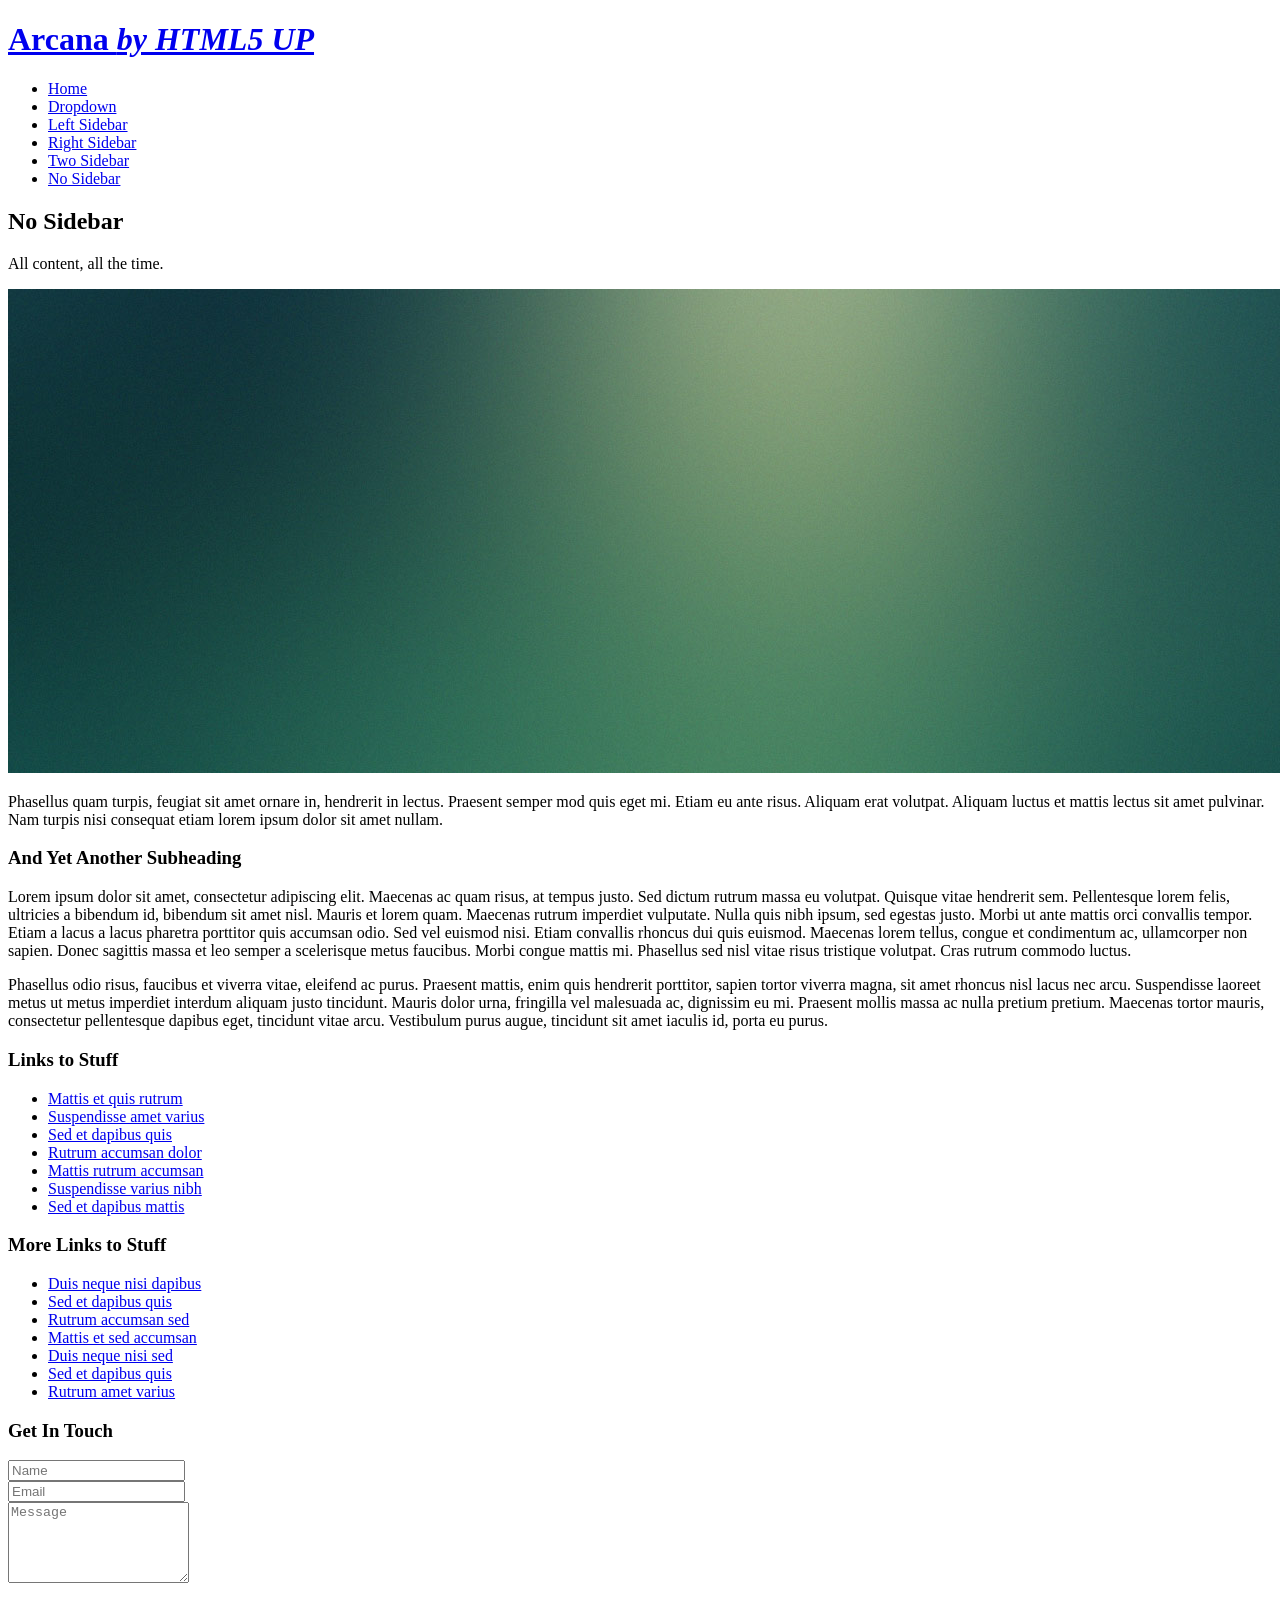
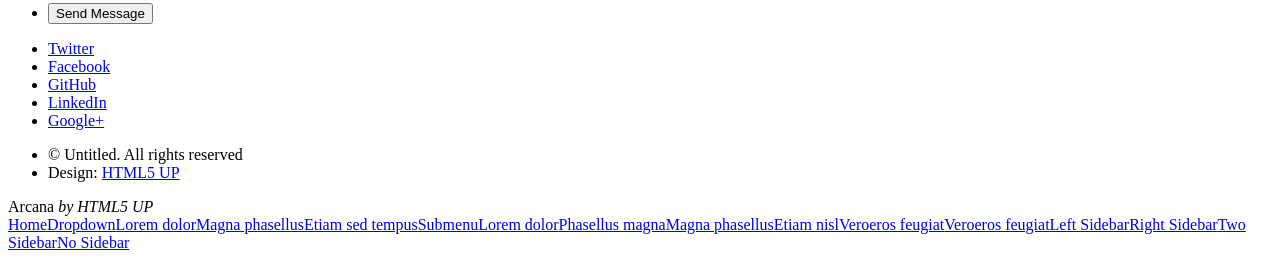
==== about.html @ d44eb6d5 "updateIndex" ====
<!DOCTYPE HTML>
<!--
	Arcana by HTML5 UP
	html5up.net | @ajlkn
	Free for personal and commercial use under the CCA 3.0 license (html5up.net/license)
-->
<html>
	<head>
		<title>No Sidebar - Arcana by HTML5 UP</title>
		<meta charset="utf-8" />
		<meta name="viewport" content="width=device-width, initial-scale=1, user-scalable=no" />
		<link rel="stylesheet" href="assets/css/main.css" />
	</head>
	<body class="is-preload">
		<div id="page-wrapper">

			<!-- Header -->
				<div id="header">

					<!-- Logo -->
						<h1><a href="index.html" id="logo">Arcana <em>by HTML5 UP</em></a></h1>

					<!-- Nav -->
						<nav id="nav">
							<ul>
								<li><a href="index.html">Home</a></li>
								<li>
									<a href="#">Dropdown</a>
									<ul>
										<li><a href="#">Lorem dolor</a></li>
										<li><a href="#">Magna phasellus</a></li>
										<li><a href="#">Etiam sed tempus</a></li>
										<li>
											<a href="#">Submenu</a>
											<ul>
												<li><a href="#">Lorem dolor</a></li>
												<li><a href="#">Phasellus magna</a></li>
												<li><a href="#">Magna phasellus</a></li>
												<li><a href="#">Etiam nisl</a></li>
												<li><a href="#">Veroeros feugiat</a></li>
											</ul>
										</li>
										<li><a href="#">Veroeros feugiat</a></li>
									</ul>
								</li>
								<li><a href="left-sidebar.html">Left Sidebar</a></li>
								<li><a href="right-sidebar.html">Right Sidebar</a></li>
								<li><a href="two-sidebar.html">Two Sidebar</a></li>
								<li class="current"><a href="no-sidebar.html">No Sidebar</a></li>
							</ul>
						</nav>

				</div>

			<!-- Main -->
				<section class="wrapper style1">
					<div class="container">
						<div id="content">

							<!-- Content -->

								<article>
									<header>
										<h2>No Sidebar</h2>
										<p>All content, all the time.</p>
									</header>

									<span class="image featured"><img src="images/banner.jpg" alt="" /></span>

									<p>Phasellus quam turpis, feugiat sit amet ornare in, hendrerit in lectus.
									Praesent semper mod quis eget mi. Etiam eu ante risus. Aliquam erat volutpat.
									Aliquam luctus et mattis lectus sit amet pulvinar. Nam turpis nisi
									consequat etiam lorem ipsum dolor sit amet nullam.</p>

									<h3>And Yet Another Subheading</h3>
									<p>Lorem ipsum dolor sit amet, consectetur adipiscing elit. Maecenas ac quam risus, at tempus
									justo. Sed dictum rutrum massa eu volutpat. Quisque vitae hendrerit sem. Pellentesque lorem felis,
									ultricies a bibendum id, bibendum sit amet nisl. Mauris et lorem quam. Maecenas rutrum imperdiet
									vulputate. Nulla quis nibh ipsum, sed egestas justo. Morbi ut ante mattis orci convallis tempor.
									Etiam a lacus a lacus pharetra porttitor quis accumsan odio. Sed vel euismod nisi. Etiam convallis
									rhoncus dui quis euismod. Maecenas lorem tellus, congue et condimentum ac, ullamcorper non sapien.
									Donec sagittis massa et leo semper a scelerisque metus faucibus. Morbi congue mattis mi.
									Phasellus sed nisl vitae risus tristique volutpat. Cras rutrum commodo luctus.</p>

									<p>Phasellus odio risus, faucibus et viverra vitae, eleifend ac purus. Praesent mattis, enim
									quis hendrerit porttitor, sapien tortor viverra magna, sit amet rhoncus nisl lacus nec arcu.
									Suspendisse laoreet metus ut metus imperdiet interdum aliquam justo tincidunt. Mauris dolor urna,
									fringilla vel malesuada ac, dignissim eu mi. Praesent mollis massa ac nulla pretium pretium.
									Maecenas tortor mauris, consectetur pellentesque dapibus eget, tincidunt vitae arcu.
									Vestibulum purus augue, tincidunt sit amet iaculis id, porta eu purus.</p>
								</article>

						</div>
					</div>
				</section>

			<!-- Footer -->
				<div id="footer">
					<div class="container">
						<div class="row">
							<section class="col-3 col-6-narrower col-12-mobilep">
								<h3>Links to Stuff</h3>
								<ul class="links">
									<li><a href="#">Mattis et quis rutrum</a></li>
									<li><a href="#">Suspendisse amet varius</a></li>
									<li><a href="#">Sed et dapibus quis</a></li>
									<li><a href="#">Rutrum accumsan dolor</a></li>
									<li><a href="#">Mattis rutrum accumsan</a></li>
									<li><a href="#">Suspendisse varius nibh</a></li>
									<li><a href="#">Sed et dapibus mattis</a></li>
								</ul>
							</section>
							<section class="col-3 col-6-narrower col-12-mobilep">
								<h3>More Links to Stuff</h3>
								<ul class="links">
									<li><a href="#">Duis neque nisi dapibus</a></li>
									<li><a href="#">Sed et dapibus quis</a></li>
									<li><a href="#">Rutrum accumsan sed</a></li>
									<li><a href="#">Mattis et sed accumsan</a></li>
									<li><a href="#">Duis neque nisi sed</a></li>
									<li><a href="#">Sed et dapibus quis</a></li>
									<li><a href="#">Rutrum amet varius</a></li>
								</ul>
							</section>
							<section class="col-6 col-12-narrower">
								<h3>Get In Touch</h3>
								<form>
									<div class="row gtr-50">
										<div class="col-6 col-12-mobilep">
											<input type="text" name="name" id="name" placeholder="Name" />
										</div>
										<div class="col-6 col-12-mobilep">
											<input type="email" name="email" id="email" placeholder="Email" />
										</div>
										<div class="col-12">
											<textarea name="message" id="message" placeholder="Message" rows="5"></textarea>
										</div>
										<div class="col-12">
											<ul class="actions">
												<li><input type="submit" class="button alt" value="Send Message" /></li>
											</ul>
										</div>
									</div>
								</form>
							</section>
						</div>
					</div>

					<!-- Icons -->
						<ul class="icons">
							<li><a href="#" class="icon brands fa-twitter"><span class="label">Twitter</span></a></li>
							<li><a href="#" class="icon brands fa-facebook-f"><span class="label">Facebook</span></a></li>
							<li><a href="#" class="icon brands fa-github"><span class="label">GitHub</span></a></li>
							<li><a href="#" class="icon brands fa-linkedin-in"><span class="label">LinkedIn</span></a></li>
							<li><a href="#" class="icon brands fa-google-plus-g"><span class="label">Google+</span></a></li>
						</ul>

					<!-- Copyright -->
						<div class="copyright">
							<ul class="menu">
								<li>&copy; Untitled. All rights reserved</li><li>Design: <a href="http://html5up.net">HTML5 UP</a></li>
							</ul>
						</div>

				</div>

		</div>

		<!-- Scripts -->
			<script src="assets/js/jquery.min.js"></script>
			<script src="assets/js/jquery.dropotron.min.js"></script>
			<script src="assets/js/browser.min.js"></script>
			<script src="assets/js/breakpoints.min.js"></script>
			<script src="assets/js/util.js"></script>
			<script src="assets/js/main.js"></script>

	</body>
</html>
---- assets/css/main.css ----
@import url("fontawesome-all.min.css");
@import url("https://fonts.googleapis.com/css?family=Source+Sans+Pro:300,300italic,600,600italic");

/*
	Arcana by HTML5 UP
	html5up.net | @ajlkn
	Free for personal and commercial use under the CCA 3.0 license (html5up.net/license)
*/

html, body, div, span, applet, object,
iframe, h1, h2, h3, h4, h5, h6, p, blockquote,
pre, a, abbr, acronym, address, big, cite,
code, del, dfn, em, img, ins, kbd, q, s, samp,
small, strike, strong, sub, sup, tt, var, b,
u, i, center, dl, dt, dd, ol, ul, li, fieldset,
form, label, legend, table, caption, tbody,
tfoot, thead, tr, th, td, article, aside,
canvas, details, embed, figure, figcaption,
footer, header, hgroup, menu, nav, output, ruby,
section, summary, time, mark, audio, video {
	margin: 0;
	padding: 0;
	border: 0;
	font-size: 100%;
	font: inherit;
	vertical-align: baseline;}

article, aside, details, figcaption, figure,
footer, header, hgroup, menu, nav, section {
	display: block;}

body {
	line-height: 1;
}

ol, ul {
	list-style: none;
}

blockquote, q {
	quotes: none;
}

	blockquote:before, blockquote:after, q:before, q:after {
		content: '';
		content: none;
	}

table {
	border-collapse: collapse;
	border-spacing: 0;
}

body {
	-webkit-text-size-adjust: none;
}

mark {
	background-color: transparent;
	color: inherit;
}

input::-moz-focus-inner {
	border: 0;
	padding: 0;
}

input, select, textarea {
	-moz-appearance: none;
	-webkit-appearance: none;
	-ms-appearance: none;
	appearance: none;
}

/* Basic */

	html {
		box-sizing: border-box;
	}

	*, *:before, *:after {
		box-sizing: inherit;
	}

	body {
		background: #f7f7f7 url("images/bg01.png");
	}

		body.is-preload *, body.is-preload *:before, body.is-preload *:after {
			-moz-animation: none !important;
			-webkit-animation: none !important;
			-ms-animation: none !important;
			animation: none !important;
			-moz-transition: none !important;
			-webkit-transition: none !important;
			-ms-transition: none !important;
			transition: none !important;
		}

	body, input, select, textarea {
		color: #474747;
		font-family: 'Source Sans Pro', sans-serif;
		font-size: 16pt;
		font-weight: 300;
		line-height: 1.65em;
	}

	a {
		-moz-transition: color 0.2s ease-in-out, border-color 0.2s ease-in-out, opacity 0.2s ease-in-out;
		-webkit-transition: color 0.2s ease-in-out, border-color 0.2s ease-in-out, opacity 0.2s ease-in-out;
		-ms-transition: color 0.2s ease-in-out, border-color 0.2s ease-in-out, opacity 0.2s ease-in-out;
		transition: color 0.2s ease-in-out, border-color 0.2s ease-in-out, opacity 0.2s ease-in-out;
		color: #37c0fb;
		text-decoration: none;
		border-bottom: dotted 1px;
	}

		a:hover {
			color: #37c0fb;
			border-bottom-color: transparent;
		}

	strong, b {
		font-weight: 600;
	}

	em, i {
		font-style: italic;
	}

	p, ul, ol, dl, table, blockquote {
		margin: 0 0 2em 0;
	}

	h1, h2, h3, h4, h5, h6 {
		color: inherit;
		font-weight: 600;
		line-height: 1.75em;
		margin-bottom: 1em;
	}

		h1 a, h2 a, h3 a, h4 a, h5 a, h6 a {
			color: inherit;
			text-decoration: none;
		}

		h1 em, h2 em, h3 em, h4 em, h5 em, h6 em {
			font-style: normal;
			font-weight: 300;
		}

	h2 {
		font-size: 1.75em;
		letter-spacing: -0.025em;
	}

	h3 {
		font-size: 1.2em;
		letter-spacing: -0.025em;
	}

	sub {
		font-size: 0.8em;
		position: relative;
		top: 0.5em;
	}

	sup {
		font-size: 0.8em;
		position: relative;
		top: -0.5em;
	}

	hr {
		border-top: solid 1px #e0e0e0;
		border: 0;
		margin-bottom: 1.5em;
	}

	blockquote {
		border-left: solid 0.5em #e0e0e0;
		font-style: italic;
		padding: 1em 0 1em 2em;
	}

/* Container */

	.container {
		margin: 0 auto;
		max-width: 100%;
		width: 1400px;
	}

		@media screen and (max-width: 1680px) {

			.container {
				width: 1200px;
			}

		}

		@media screen and (max-width: 1280px) {

			.container {
				width: 960px;
			}

		}

		@media screen and (max-width: 980px) {

			.container {
				width: 95%;
			}

		}

		@media screen and (max-width: 840px) {

			.container {
				width: 95%;
			}

		}

		@media screen and (max-width: 736px) {

			.container {
				width: 90%;
			}

		}

		@media screen and (max-width: 480px) {

			.container {
				width: 100%;
			}

		}

/* Row */

	.row {
		display: flex;
		flex-wrap: wrap;
		box-sizing: border-box;
		align-items: stretch;
	}

		.row > * {
			box-sizing: border-box;
		}

		.row.gtr-uniform > * > :last-child {
			margin-bottom: 0;
		}

		.row.aln-left {
			justify-content: flex-start;
		}

		.row.aln-center {
			justify-content: center;
		}

		.row.aln-right {
			justify-content: flex-end;
		}

		.row.aln-top {
			align-items: flex-start;
		}

		.row.aln-middle {
			align-items: center;
		}

		.row.aln-bottom {
			align-items: flex-end;
		}

		.row > .imp {
			order: -1;
		}

		.row > .col-1 {
			width: 8.33333%;
		}

		.row > .off-1 {
			margin-left: 8.33333%;
		}

		.row > .col-2 {
			width: 16.66667%;
		}

		.row > .off-2 {
			margin-left: 16.66667%;
		}

		.row > .col-3 {
			width: 25%;
		}

		.row > .off-3 {
			margin-left: 25%;
		}

		.row > .col-4 {
			width: 33.33333%;
		}

		.row > .off-4 {
			margin-left: 33.33333%;
		}

		.row > .col-5 {
			width: 41.66667%;
		}

		.row > .off-5 {
			margin-left: 41.66667%;
		}

		.row > .col-6 {
			width: 50%;
		}

		.row > .off-6 {
			margin-left: 50%;
		}

		.row > .col-7 {
			width: 58.33333%;
		}

		.row > .off-7 {
			margin-left: 58.33333%;
		}

		.row > .col-8 {
			width: 66.66667%;
		}

		.row > .off-8 {
			margin-left: 66.66667%;
		}

		.row > .col-9 {
			width: 75%;
		}

		.row > .off-9 {
			margin-left: 75%;
		}

		.row > .col-10 {
			width: 83.33333%;
		}

		.row > .off-10 {
			margin-left: 83.33333%;
		}

		.row > .col-11 {
			width: 91.66667%;
		}

		.row > .off-11 {
			margin-left: 91.66667%;
		}

		.row > .col-12 {
			width: 100%;
		}

		.row > .off-12 {
			margin-left: 100%;
		}

		.row.gtr-0 {
			margin-top: 0px;
			margin-left: 0px;
		}

			.row.gtr-0 > * {
				padding: 0px 0 0 0px;
			}

			.row.gtr-0.gtr-uniform {
				margin-top: 0px;
			}

				.row.gtr-0.gtr-uniform > * {
					padding-top: 0px;
				}

		.row.gtr-25 {
			margin-top: -12.5px;
			margin-left: -12.5px;
		}

			.row.gtr-25 > * {
				padding: 12.5px 0 0 12.5px;
			}

			.row.gtr-25.gtr-uniform {
				margin-top: -12.5px;
			}

				.row.gtr-25.gtr-uniform > * {
					padding-top: 12.5px;
				}

		.row.gtr-50 {
			margin-top: -25px;
			margin-left: -25px;
		}

			.row.gtr-50 > * {
				padding: 25px 0 0 25px;
			}

			.row.gtr-50.gtr-uniform {
				margin-top: -25px;
			}

				.row.gtr-50.gtr-uniform > * {
					padding-top: 25px;
				}

		.row {
			margin-top: -50px;
			margin-left: -50px;
		}

			.row > * {
				padding: 50px 0 0 50px;
			}

			.row.gtr-uniform {
				margin-top: -50px;
			}

				.row.gtr-uniform > * {
					padding-top: 50px;
				}

		.row.gtr-150 {
			margin-top: -75px;
			margin-left: -75px;
		}

			.row.gtr-150 > * {
				padding: 75px 0 0 75px;
			}

			.row.gtr-150.gtr-uniform {
				margin-top: -75px;
			}

				.row.gtr-150.gtr-uniform > * {
					padding-top: 75px;
				}

		.row.gtr-200 {
			margin-top: -100px;
			margin-left: -100px;
		}

			.row.gtr-200 > * {
				padding: 100px 0 0 100px;
			}

			.row.gtr-200.gtr-uniform {
				margin-top: -100px;
			}

				.row.gtr-200.gtr-uniform > * {
					padding-top: 100px;
				}

		@media screen and (max-width: 1680px) {

			.row {
				display: flex;
				flex-wrap: wrap;
				box-sizing: border-box;
				align-items: stretch;
			}

				.row > * {
					box-sizing: border-box;
				}

				.row.gtr-uniform > * > :last-child {
					margin-bottom: 0;
				}

				.row.aln-left {
					justify-content: flex-start;
				}

				.row.aln-center {
					justify-content: center;
				}

				.row.aln-right {
					justify-content: flex-end;
				}

				.row.aln-top {
					align-items: flex-start;
				}

				.row.aln-middle {
					align-items: center;
				}

				.row.aln-bottom {
					align-items: flex-end;
				}

				.row > .imp-wide {
					order: -1;
				}

				.row > .col-1-wide {
					width: 8.33333%;
				}

				.row > .off-1-wide {
					margin-left: 8.33333%;
				}

				.row > .col-2-wide {
					width: 16.66667%;
				}

				.row > .off-2-wide {
					margin-left: 16.66667%;
				}

				.row > .col-3-wide {
					width: 25%;
				}

				.row > .off-3-wide {
					margin-left: 25%;
				}

				.row > .col-4-wide {
					width: 33.33333%;
				}

				.row > .off-4-wide {
					margin-left: 33.33333%;
				}

				.row > .col-5-wide {
					width: 41.66667%;
				}

				.row > .off-5-wide {
					margin-left: 41.66667%;
				}

				.row > .col-6-wide {
					width: 50%;
				}

				.row > .off-6-wide {
					margin-left: 50%;
				}

				.row > .col-7-wide {
					width: 58.33333%;
				}

				.row > .off-7-wide {
					margin-left: 58.33333%;
				}

				.row > .col-8-wide {
					width: 66.66667%;
				}

				.row > .off-8-wide {
					margin-left: 66.66667%;
				}

				.row > .col-9-wide {
					width: 75%;
				}

				.row > .off-9-wide {
					margin-left: 75%;
				}

				.row > .col-10-wide {
					width: 83.33333%;
				}

				.row > .off-10-wide {
					margin-left: 83.33333%;
				}

				.row > .col-11-wide {
					width: 91.66667%;
				}

				.row > .off-11-wide {
					margin-left: 91.66667%;
				}

				.row > .col-12-wide {
					width: 100%;
				}

				.row > .off-12-wide {
					margin-left: 100%;
				}

				.row.gtr-0 {
					margin-top: 0px;
					margin-left: 0px;
				}

					.row.gtr-0 > * {
						padding: 0px 0 0 0px;
					}

					.row.gtr-0.gtr-uniform {
						margin-top: 0px;
					}

						.row.gtr-0.gtr-uniform > * {
							padding-top: 0px;
						}

				.row.gtr-25 {
					margin-top: -10px;
					margin-left: -10px;
				}

					.row.gtr-25 > * {
						padding: 10px 0 0 10px;
					}

					.row.gtr-25.gtr-uniform {
						margin-top: -10px;
					}

						.row.gtr-25.gtr-uniform > * {
							padding-top: 10px;
						}

				.row.gtr-50 {
					margin-top: -20px;
					margin-left: -20px;
				}

					.row.gtr-50 > * {
						padding: 20px 0 0 20px;
					}

					.row.gtr-50.gtr-uniform {
						margin-top: -20px;
					}

						.row.gtr-50.gtr-uniform > * {
							padding-top: 20px;
						}

				.row {
					margin-top: -40px;
					margin-left: -40px;
				}

					.row > * {
						padding: 40px 0 0 40px;
					}

					.row.gtr-uniform {
						margin-top: -40px;
					}

						.row.gtr-uniform > * {
							padding-top: 40px;
						}

				.row.gtr-150 {
					margin-top: -60px;
					margin-left: -60px;
				}

					.row.gtr-150 > * {
						padding: 60px 0 0 60px;
					}

					.row.gtr-150.gtr-uniform {
						margin-top: -60px;
					}

						.row.gtr-150.gtr-uniform > * {
							padding-top: 60px;
						}

				.row.gtr-200 {
					margin-top: -80px;
					margin-left: -80px;
				}

					.row.gtr-200 > * {
						padding: 80px 0 0 80px;
					}

					.row.gtr-200.gtr-uniform {
						margin-top: -80px;
					}

						.row.gtr-200.gtr-uniform > * {
							padding-top: 80px;
						}

		}

		@media screen and (max-width: 1280px) {

			.row {
				display: flex;
				flex-wrap: wrap;
				box-sizing: border-box;
				align-items: stretch;
			}

				.row > * {
					box-sizing: border-box;
				}

				.row.gtr-uniform > * > :last-child {
					margin-bottom: 0;
				}

				.row.aln-left {
					justify-content: flex-start;
				}

				.row.aln-center {
					justify-content: center;
				}

				.row.aln-right {
					justify-content: flex-end;
				}

				.row.aln-top {
					align-items: flex-start;
				}

				.row.aln-middle {
					align-items: center;
				}

				.row.aln-bottom {
					align-items: flex-end;
				}

				.row > .imp-normal {
					order: -1;
				}

				.row > .col-1-normal {
					width: 8.33333%;
				}

				.row > .off-1-normal {
					margin-left: 8.33333%;
				}

				.row > .col-2-normal {
					width: 16.66667%;
				}

				.row > .off-2-normal {
					margin-left: 16.66667%;
				}

				.row > .col-3-normal {
					width: 25%;
				}

				.row > .off-3-normal {
					margin-left: 25%;
				}

				.row > .col-4-normal {
					width: 33.33333%;
				}

				.row > .off-4-normal {
					margin-left: 33.33333%;
				}

				.row > .col-5-normal {
					width: 41.66667%;
				}

				.row > .off-5-normal {
					margin-left: 41.66667%;
				}

				.row > .col-6-normal {
					width: 50%;
				}

				.row > .off-6-normal {
					margin-left: 50%;
				}

				.row > .col-7-normal {
					width: 58.33333%;
				}

				.row > .off-7-normal {
					margin-left: 58.33333%;
				}

				.row > .col-8-normal {
					width: 66.66667%;
				}

				.row > .off-8-normal {
					margin-left: 66.66667%;
				}

				.row > .col-9-normal {
					width: 75%;
				}

				.row > .off-9-normal {
					margin-left: 75%;
				}

				.row > .col-10-normal {
					width: 83.33333%;
				}

				.row > .off-10-normal {
					margin-left: 83.33333%;
				}

				.row > .col-11-normal {
					width: 91.66667%;
				}

				.row > .off-11-normal {
					margin-left: 91.66667%;
				}

				.row > .col-12-normal {
					width: 100%;
				}

				.row > .off-12-normal {
					margin-left: 100%;
				}

				.row.gtr-0 {
					margin-top: 0px;
					margin-left: 0px;
				}

					.row.gtr-0 > * {
						padding: 0px 0 0 0px;
					}

					.row.gtr-0.gtr-uniform {
						margin-top: 0px;
					}

						.row.gtr-0.gtr-uniform > * {
							padding-top: 0px;
						}

				.row.gtr-25 {
					margin-top: -7.5px;
					margin-left: -7.5px;
				}

					.row.gtr-25 > * {
						padding: 7.5px 0 0 7.5px;
					}

					.row.gtr-25.gtr-uniform {
						margin-top: -7.5px;
					}

						.row.gtr-25.gtr-uniform > * {
							padding-top: 7.5px;
						}

				.row.gtr-50 {
					margin-top: -15px;
					margin-left: -15px;
				}

					.row.gtr-50 > * {
						padding: 15px 0 0 15px;
					}

					.row.gtr-50.gtr-uniform {
						margin-top: -15px;
					}

						.row.gtr-50.gtr-uniform > * {
							padding-top: 15px;
						}

				.row {
					margin-top: -30px;
					margin-left: -30px;
				}

					.row > * {
						padding: 30px 0 0 30px;
					}

					.row.gtr-uniform {
						margin-top: -30px;
					}

						.row.gtr-uniform > * {
							padding-top: 30px;
						}

				.row.gtr-150 {
					margin-top: -45px;
					margin-left: -45px;
				}

					.row.gtr-150 > * {
						padding: 45px 0 0 45px;
					}

					.row.gtr-150.gtr-uniform {
						margin-top: -45px;
					}

						.row.gtr-150.gtr-uniform > * {
							padding-top: 45px;
						}

				.row.gtr-200 {
					margin-top: -60px;
					margin-left: -60px;
				}

					.row.gtr-200 > * {
						padding: 60px 0 0 60px;
					}

					.row.gtr-200.gtr-uniform {
						margin-top: -60px;
					}

						.row.gtr-200.gtr-uniform > * {
							padding-top: 60px;
						}

		}

		@media screen and (max-width: 980px) {

			.row {
				display: flex;
				flex-wrap: wrap;
				box-sizing: border-box;
				align-items: stretch;
			}

				.row > * {
					box-sizing: border-box;
				}

				.row.gtr-uniform > * > :last-child {
					margin-bottom: 0;
				}

				.row.aln-left {
					justify-content: flex-start;
				}

				.row.aln-center {
					justify-content: center;
				}

				.row.aln-right {
					justify-content: flex-end;
				}

				.row.aln-top {
					align-items: flex-start;
				}

				.row.aln-middle {
					align-items: center;
				}

				.row.aln-bottom {
					align-items: flex-end;
				}

				.row > .imp-narrow {
					order: -1;
				}

				.row > .col-1-narrow {
					width: 8.33333%;
				}

				.row > .off-1-narrow {
					margin-left: 8.33333%;
				}

				.row > .col-2-narrow {
					width: 16.66667%;
				}

				.row > .off-2-narrow {
					margin-left: 16.66667%;
				}

				.row > .col-3-narrow {
					width: 25%;
				}

				.row > .off-3-narrow {
					margin-left: 25%;
				}

				.row > .col-4-narrow {
					width: 33.33333%;
				}

				.row > .off-4-narrow {
					margin-left: 33.33333%;
				}

				.row > .col-5-narrow {
					width: 41.66667%;
				}

				.row > .off-5-narrow {
					margin-left: 41.66667%;
				}

				.row > .col-6-narrow {
					width: 50%;
				}

				.row > .off-6-narrow {
					margin-left: 50%;
				}

				.row > .col-7-narrow {
					width: 58.33333%;
				}

				.row > .off-7-narrow {
					margin-left: 58.33333%;
				}

				.row > .col-8-narrow {
					width: 66.66667%;
				}

				.row > .off-8-narrow {
					margin-left: 66.66667%;
				}

				.row > .col-9-narrow {
					width: 75%;
				}

				.row > .off-9-narrow {
					margin-left: 75%;
				}

				.row > .col-10-narrow {
					width: 83.33333%;
				}

				.row > .off-10-narrow {
					margin-left: 83.33333%;
				}

				.row > .col-11-narrow {
					width: 91.66667%;
				}

				.row > .off-11-narrow {
					margin-left: 91.66667%;
				}

				.row > .col-12-narrow {
					width: 100%;
				}

				.row > .off-12-narrow {
					margin-left: 100%;
				}

				.row.gtr-0 {
					margin-top: 0px;
					margin-left: 0px;
				}

					.row.gtr-0 > * {
						padding: 0px 0 0 0px;
					}

					.row.gtr-0.gtr-uniform {
						margin-top: 0px;
					}

						.row.gtr-0.gtr-uniform > * {
							padding-top: 0px;
						}

				.row.gtr-25 {
					margin-top: -7.5px;
					margin-left: -7.5px;
				}

					.row.gtr-25 > * {
						padding: 7.5px 0 0 7.5px;
					}

					.row.gtr-25.gtr-uniform {
						margin-top: -7.5px;
					}

						.row.gtr-25.gtr-uniform > * {
							padding-top: 7.5px;
						}

				.row.gtr-50 {
					margin-top: -15px;
					margin-left: -15px;
				}

					.row.gtr-50 > * {
						padding: 15px 0 0 15px;
					}

					.row.gtr-50.gtr-uniform {
						margin-top: -15px;
					}

						.row.gtr-50.gtr-uniform > * {
							padding-top: 15px;
						}

				.row {
					margin-top: -30px;
					margin-left: -30px;
				}

					.row > * {
						padding: 30px 0 0 30px;
					}

					.row.gtr-uniform {
						margin-top: -30px;
					}

						.row.gtr-uniform > * {
							padding-top: 30px;
						}

				.row.gtr-150 {
					margin-top: -45px;
					margin-left: -45px;
				}

					.row.gtr-150 > * {
						padding: 45px 0 0 45px;
					}

					.row.gtr-150.gtr-uniform {
						margin-top: -45px;
					}

						.row.gtr-150.gtr-uniform > * {
							padding-top: 45px;
						}

				.row.gtr-200 {
					margin-top: -60px;
					margin-left: -60px;
				}

					.row.gtr-200 > * {
						padding: 60px 0 0 60px;
					}

					.row.gtr-200.gtr-uniform {
						margin-top: -60px;
					}

						.row.gtr-200.gtr-uniform > * {
							padding-top: 60px;
						}

		}

		@media screen and (max-width: 840px) {

			.row {
				display: flex;
				flex-wrap: wrap;
				box-sizing: border-box;
				align-items: stretch;
			}

				.row > * {
					box-sizing: border-box;
				}

				.row.gtr-uniform > * > :last-child {
					margin-bottom: 0;
				}

				.row.aln-left {
					justify-content: flex-start;
				}

				.row.aln-center {
					justify-content: center;
				}

				.row.aln-right {
					justify-content: flex-end;
				}

				.row.aln-top {
					align-items: flex-start;
				}

				.row.aln-middle {
					align-items: center;
				}

				.row.aln-bottom {
					align-items: flex-end;
				}

				.row > .imp-narrower {
					order: -1;
				}

				.row > .col-1-narrower {
					width: 8.33333%;
				}

				.row > .off-1-narrower {
					margin-left: 8.33333%;
				}

				.row > .col-2-narrower {
					width: 16.66667%;
				}

				.row > .off-2-narrower {
					margin-left: 16.66667%;
				}

				.row > .col-3-narrower {
					width: 25%;
				}

				.row > .off-3-narrower {
					margin-left: 25%;
				}

				.row > .col-4-narrower {
					width: 33.33333%;
				}

				.row > .off-4-narrower {
					margin-left: 33.33333%;
				}

				.row > .col-5-narrower {
					width: 41.66667%;
				}

				.row > .off-5-narrower {
					margin-left: 41.66667%;
				}

				.row > .col-6-narrower {
					width: 50%;
				}

				.row > .off-6-narrower {
					margin-left: 50%;
				}

				.row > .col-7-narrower {
					width: 58.33333%;
				}

				.row > .off-7-narrower {
					margin-left: 58.33333%;
				}

				.row > .col-8-narrower {
					width: 66.66667%;
				}

				.row > .off-8-narrower {
					margin-left: 66.66667%;
				}

				.row > .col-9-narrower {
					width: 75%;
				}

				.row > .off-9-narrower {
					margin-left: 75%;
				}

				.row > .col-10-narrower {
					width: 83.33333%;
				}

				.row > .off-10-narrower {
					margin-left: 83.33333%;
				}

				.row > .col-11-narrower {
					width: 91.66667%;
				}

				.row > .off-11-narrower {
					margin-left: 91.66667%;
				}

				.row > .col-12-narrower {
					width: 100%;
				}

				.row > .off-12-narrower {
					margin-left: 100%;
				}

				.row.gtr-0 {
					margin-top: 0px;
					margin-left: 0px;
				}

					.row.gtr-0 > * {
						padding: 0px 0 0 0px;
					}

					.row.gtr-0.gtr-uniform {
						margin-top: 0px;
					}

						.row.gtr-0.gtr-uniform > * {
							padding-top: 0px;
						}

				.row.gtr-25 {
					margin-top: -7.5px;
					margin-left: -7.5px;
				}

					.row.gtr-25 > * {
						padding: 7.5px 0 0 7.5px;
					}

					.row.gtr-25.gtr-uniform {
						margin-top: -7.5px;
					}

						.row.gtr-25.gtr-uniform > * {
							padding-top: 7.5px;
						}

				.row.gtr-50 {
					margin-top: -15px;
					margin-left: -15px;
				}

					.row.gtr-50 > * {
						padding: 15px 0 0 15px;
					}

					.row.gtr-50.gtr-uniform {
						margin-top: -15px;
					}

						.row.gtr-50.gtr-uniform > * {
							padding-top: 15px;
						}

				.row {
					margin-top: -30px;
					margin-left: -30px;
				}

					.row > * {
						padding: 30px 0 0 30px;
					}

					.row.gtr-uniform {
						margin-top: -30px;
					}

						.row.gtr-uniform > * {
							padding-top: 30px;
						}

				.row.gtr-150 {
					margin-top: -45px;
					margin-left: -45px;
				}

					.row.gtr-150 > * {
						padding: 45px 0 0 45px;
					}

					.row.gtr-150.gtr-uniform {
						margin-top: -45px;
					}

						.row.gtr-150.gtr-uniform > * {
							padding-top: 45px;
						}

				.row.gtr-200 {
					margin-top: -60px;
					margin-left: -60px;
				}

					.row.gtr-200 > * {
						padding: 60px 0 0 60px;
					}

					.row.gtr-200.gtr-uniform {
						margin-top: -60px;
					}

						.row.gtr-200.gtr-uniform > * {
							padding-top: 60px;
						}

		}

		@media screen and (max-width: 736px) {

			.row {
				display: flex;
				flex-wrap: wrap;
				box-sizing: border-box;
				align-items: stretch;
			}

				.row > * {
					box-sizing: border-box;
				}

				.row.gtr-uniform > * > :last-child {
					margin-bottom: 0;
				}

				.row.aln-left {
					justify-content: flex-start;
				}

				.row.aln-center {
					justify-content: center;
				}

				.row.aln-right {
					justify-content: flex-end;
				}

				.row.aln-top {
					align-items: flex-start;
				}

				.row.aln-middle {
					align-items: center;
				}

				.row.aln-bottom {
					align-items: flex-end;
				}

				.row > .imp-mobile {
					order: -1;
				}

				.row > .col-1-mobile {
					width: 8.33333%;
				}

				.row > .off-1-mobile {
					margin-left: 8.33333%;
				}

				.row > .col-2-mobile {
					width: 16.66667%;
				}

				.row > .off-2-mobile {
					margin-left: 16.66667%;
				}

				.row > .col-3-mobile {
					width: 25%;
				}

				.row > .off-3-mobile {
					margin-left: 25%;
				}

				.row > .col-4-mobile {
					width: 33.33333%;
				}

				.row > .off-4-mobile {
					margin-left: 33.33333%;
				}

				.row > .col-5-mobile {
					width: 41.66667%;
				}

				.row > .off-5-mobile {
					margin-left: 41.66667%;
				}

				.row > .col-6-mobile {
					width: 50%;
				}

				.row > .off-6-mobile {
					margin-left: 50%;
				}

				.row > .col-7-mobile {
					width: 58.33333%;
				}

				.row > .off-7-mobile {
					margin-left: 58.33333%;
				}

				.row > .col-8-mobile {
					width: 66.66667%;
				}

				.row > .off-8-mobile {
					margin-left: 66.66667%;
				}

				.row > .col-9-mobile {
					width: 75%;
				}

				.row > .off-9-mobile {
					margin-left: 75%;
				}

				.row > .col-10-mobile {
					width: 83.33333%;
				}

				.row > .off-10-mobile {
					margin-left: 83.33333%;
				}

				.row > .col-11-mobile {
					width: 91.66667%;
				}

				.row > .off-11-mobile {
					margin-left: 91.66667%;
				}

				.row > .col-12-mobile {
					width: 100%;
				}

				.row > .off-12-mobile {
					margin-left: 100%;
				}

				.row.gtr-0 {
					margin-top: 0px;
					margin-left: 0px;
				}

					.row.gtr-0 > * {
						padding: 0px 0 0 0px;
					}

					.row.gtr-0.gtr-uniform {
						margin-top: 0px;
					}

						.row.gtr-0.gtr-uniform > * {
							padding-top: 0px;
						}

				.row.gtr-25 {
					margin-top: -5px;
					margin-left: -5px;
				}

					.row.gtr-25 > * {
						padding: 5px 0 0 5px;
					}

					.row.gtr-25.gtr-uniform {
						margin-top: -5px;
					}

						.row.gtr-25.gtr-uniform > * {
							padding-top: 5px;
						}

				.row.gtr-50 {
					margin-top: -10px;
					margin-left: -10px;
				}

					.row.gtr-50 > * {
						padding: 10px 0 0 10px;
					}

					.row.gtr-50.gtr-uniform {
						margin-top: -10px;
					}

						.row.gtr-50.gtr-uniform > * {
							padding-top: 10px;
						}

				.row {
					margin-top: -20px;
					margin-left: -20px;
				}

					.row > * {
						padding: 20px 0 0 20px;
					}

					.row.gtr-uniform {
						margin-top: -20px;
					}

						.row.gtr-uniform > * {
							padding-top: 20px;
						}

				.row.gtr-150 {
					margin-top: -30px;
					margin-left: -30px;
				}

					.row.gtr-150 > * {
						padding: 30px 0 0 30px;
					}

					.row.gtr-150.gtr-uniform {
						margin-top: -30px;
					}

						.row.gtr-150.gtr-uniform > * {
							padding-top: 30px;
						}

				.row.gtr-200 {
					margin-top: -40px;
					margin-left: -40px;
				}

					.row.gtr-200 > * {
						padding: 40px 0 0 40px;
					}

					.row.gtr-200.gtr-uniform {
						margin-top: -40px;
					}

						.row.gtr-200.gtr-uniform > * {
							padding-top: 40px;
						}

		}

		@media screen and (max-width: 480px) {

			.row {
				display: flex;
				flex-wrap: wrap;
				box-sizing: border-box;
				align-items: stretch;
			}

				.row > * {
					box-sizing: border-box;
				}

				.row.gtr-uniform > * > :last-child {
					margin-bottom: 0;
				}

				.row.aln-left {
					justify-content: flex-start;
				}

				.row.aln-center {
					justify-content: center;
				}

				.row.aln-right {
					justify-content: flex-end;
				}

				.row.aln-top {
					align-items: flex-start;
				}

				.row.aln-middle {
					align-items: center;
				}

				.row.aln-bottom {
					align-items: flex-end;
				}

				.row > .imp-mobilep {
					order: -1;
				}

				.row > .col-1-mobilep {
					width: 8.33333%;
				}

				.row > .off-1-mobilep {
					margin-left: 8.33333%;
				}

				.row > .col-2-mobilep {
					width: 16.66667%;
				}

				.row > .off-2-mobilep {
					margin-left: 16.66667%;
				}

				.row > .col-3-mobilep {
					width: 25%;
				}

				.row > .off-3-mobilep {
					margin-left: 25%;
				}

				.row > .col-4-mobilep {
					width: 33.33333%;
				}

				.row > .off-4-mobilep {
					margin-left: 33.33333%;
				}

				.row > .col-5-mobilep {
					width: 41.66667%;
				}

				.row > .off-5-mobilep {
					margin-left: 41.66667%;
				}

				.row > .col-6-mobilep {
					width: 50%;
				}

				.row > .off-6-mobilep {
					margin-left: 50%;
				}

				.row > .col-7-mobilep {
					width: 58.33333%;
				}

				.row > .off-7-mobilep {
					margin-left: 58.33333%;
				}

				.row > .col-8-mobilep {
					width: 66.66667%;
				}

				.row > .off-8-mobilep {
					margin-left: 66.66667%;
				}

				.row > .col-9-mobilep {
					width: 75%;
				}

				.row > .off-9-mobilep {
					margin-left: 75%;
				}

				.row > .col-10-mobilep {
					width: 83.33333%;
				}

				.row > .off-10-mobilep {
					margin-left: 83.33333%;
				}

				.row > .col-11-mobilep {
					width: 91.66667%;
				}

				.row > .off-11-mobilep {
					margin-left: 91.66667%;
				}

				.row > .col-12-mobilep {
					width: 100%;
				}

				.row > .off-12-mobilep {
					margin-left: 100%;
				}

				.row.gtr-0 {
					margin-top: 0px;
					margin-left: 0px;
				}

					.row.gtr-0 > * {
						padding: 0px 0 0 0px;
					}

					.row.gtr-0.gtr-uniform {
						margin-top: 0px;
					}

						.row.gtr-0.gtr-uniform > * {
							padding-top: 0px;
						}

				.row.gtr-25 {
					margin-top: -5px;
					margin-left: -5px;
				}

					.row.gtr-25 > * {
						padding: 5px 0 0 5px;
					}

					.row.gtr-25.gtr-uniform {
						margin-top: -5px;
					}

						.row.gtr-25.gtr-uniform > * {
							padding-top: 5px;
						}

				.row.gtr-50 {
					margin-top: -10px;
					margin-left: -10px;
				}

					.row.gtr-50 > * {
						padding: 10px 0 0 10px;
					}

					.row.gtr-50.gtr-uniform {
						margin-top: -10px;
					}

						.row.gtr-50.gtr-uniform > * {
							padding-top: 10px;
						}

				.row {
					margin-top: -20px;
					margin-left: -20px;
				}

					.row > * {
						padding: 20px 0 0 20px;
					}

					.row.gtr-uniform {
						margin-top: -20px;
					}

						.row.gtr-uniform > * {
							padding-top: 20px;
						}

				.row.gtr-150 {
					margin-top: -30px;
					margin-left: -30px;
				}

					.row.gtr-150 > * {
						padding: 30px 0 0 30px;
					}

					.row.gtr-150.gtr-uniform {
						margin-top: -30px;
					}

						.row.gtr-150.gtr-uniform > * {
							padding-top: 30px;
						}

				.row.gtr-200 {
					margin-top: -40px;
					margin-left: -40px;
				}

					.row.gtr-200 > * {
						padding: 40px 0 0 40px;
					}

					.row.gtr-200.gtr-uniform {
						margin-top: -40px;
					}

						.row.gtr-200.gtr-uniform > * {
							padding-top: 40px;
						}

		}

/* Section/Article */

	section.special, article.special {
		text-align: center;
	}

	header p {
		color: #999;
		font-size: 1.25em;
		position: relative;
		margin-top: -1.25em;
		margin-bottom: 2.25em;
	}

	header.major {
		text-align: center;
		margin: 0 0 2em 0;
	}

		header.major h2 {
			font-size: 2.25em;
		}

		header.major p {
			position: relative;
			border-top: solid 1px #e0e0e0;
			padding: 1em 0 0 0;
			margin: 0;
			top: -1em;
			font-size: 1.5em;
			letter-spacing: -0.025em;
		}

	footer {
		margin: 0 0 3em 0;
	}

		footer > :last-child {
			margin-bottom: 0;
		}

		footer.major {
			padding-top: 3em;
		}

/* Form */

	input[type="text"],
	input[type="password"],
	input[type="email"],
	textarea {
		-moz-appearance: none;
		-webkit-appearance: none;
		-ms-appearance: none;
		appearance: none;
		-moz-transition: border-color 0.2s ease-in-out;
		-webkit-transition: border-color 0.2s ease-in-out;
		-ms-transition: border-color 0.2s ease-in-out;
		transition: border-color 0.2s ease-in-out;
		background: #fff;
		border: solid 1px #e0e0e0;
		border-radius: 5px;
		color: inherit;
		display: block;
		outline: 0;
		padding: 0.75em;
		text-decoration: none;
		width: 100%;
	}

		input[type="text"]:focus,
		input[type="password"]:focus,
		input[type="email"]:focus,
		textarea:focus {
			border-color: #37c0fb;
		}

	input[type="text"],
	input[type="password"],
	input[type="email"] {
		line-height: 1em;
	}

	label {
		display: block;
		color: inherit;
		font-weight: 600;
		line-height: 1.75em;
		margin-bottom: 0.5em;
	}

	::-webkit-input-placeholder {
		color: #999;
		position: relative;
		top: 3px;
	}

	:-moz-placeholder {
		color: #999;
	}

	::-moz-placeholder {
		color: #999;
	}

	:-ms-input-placeholder {
		color: #999;
	}

/* Image */

	.image {
		border: 0;
		display: inline-block;
		position: relative;
		border-radius: 5px;
	}

		.image img {
			display: block;
			border-radius: 5px;
		}

		.image.left {
			display: block;
			float: left;
			margin: 0 2em 2em 0;
			position: relative;
			top: 0.25em;
		}

			.image.left img {
				display: block;
				width: 100%;
			}

		.image.fit {
			display: block;
		}

			.image.fit img {
				display: block;
				width: 100%;
			}

		.image.featured {
			display: block;
			margin: 0 0 2em 0;
		}

			.image.featured img {
				display: block;
				width: 100%;
			}

/* Icon */

	.icon {
		text-decoration: none;
		position: relative;
		text-decoration: none;
	}

		.icon:before {
			-moz-osx-font-smoothing: grayscale;
			-webkit-font-smoothing: antialiased;
			display: inline-block;
			font-style: normal;
			font-variant: normal;
			text-rendering: auto;
			line-height: 1;
			text-transform: none !important;
			font-family: 'Font Awesome 5 Free';
			font-weight: 400;
		}

		.icon > .label {
			display: none;
		}

		.icon:before {
			line-height: inherit;
		}

		.icon.solid:before {
			font-weight: 900;
		}

		.icon.brands:before {
			font-family: 'Font Awesome 5 Brands';
		}

		.icon.major {
			text-align: center;
			cursor: default;
			background-color: #37c0fb;
			background-image: -moz-linear-gradient(top, rgba(0,0,0,0), rgba(0,0,0,0.15)), url("images/bg01.png");
			background-image: -webkit-linear-gradient(top, rgba(0,0,0,0), rgba(0,0,0,0.15)), url("images/bg01.png");
			background-image: -ms-linear-gradient(top, rgba(0,0,0,0), rgba(0,0,0,0.15)), url("images/bg01.png");
			background-image: linear-gradient(top, rgba(0,0,0,0), rgba(0,0,0,0.15)), url("images/bg01.png");
			color: #fff;
			border-radius: 100%;
			display: inline-block;
			width: 5em;
			height: 5em;
			line-height: 5em;
			box-shadow: 0 0 0 7px white, 0 0 0 8px #e0e0e0;
			margin: 0 0 2em 0;
		}

			.icon.major:before {
				font-size: 36px;
			}

/* Lists */

	ol {
		list-style: decimal;
		padding-left: 1.25em;
	}

		ol li {
			padding-left: 0.25em;
		}

	ul {
		list-style: disc;
		padding-left: 1em;
	}

		ul li {
			padding-left: 0.5em;
		}

/* Links */

	ul.links {
		list-style: none;
		padding-left: 0;
	}

		ul.links li {
			line-height: 2.5em;
			padding-left: 0;
		}

/* Icons */

	ul.icons {
		cursor: default;
		list-style: none;
		padding-left: 0;
	}

		ul.icons li {
			display: inline-block;
			line-height: 1em;
			padding-left: 1.5em;
		}

			ul.icons li:first-child {
				padding-left: 0;
			}

			ul.icons li a, ul.icons li span {
				font-size: 2em;
				border: 0;
			}

/* Menu */

	ul.menu {
		list-style: none;
		padding-left: 0;
	}

		ul.menu li {
			border-left: solid 1px #e0e0e0;
			display: inline-block;
			padding: 0 0 0 1em;
			margin: 0 0 0 1em;
		}

			ul.menu li:first-child {
				border-left: 0;
				margin-left: 0;
				padding-left: 0;
			}

/* Actions */

	ul.actions {
		display: -moz-flex;
		display: -webkit-flex;
		display: -ms-flex;
		display: flex;
		cursor: default;
		list-style: none;
		margin-left: -1em;
		padding-left: 0;
	}

		ul.actions li {
			padding: 0 0 0 1em;
			vertical-align: middle;
		}

		ul.actions.special {
			-moz-justify-content: center;
			-webkit-justify-content: center;
			-ms-justify-content: center;
			justify-content: center;
			width: 100%;
			margin-left: 0;
		}

			ul.actions.special li:first-child {
				padding-left: 0;
			}

		ul.actions.stacked {
			-moz-flex-direction: column;
			-webkit-flex-direction: column;
			-ms-flex-direction: column;
			flex-direction: column;
			margin-left: 0;
		}

			ul.actions.stacked li {
				padding: 1.25em 0 0 0;
			}

				ul.actions.stacked li:first-child {
					padding-top: 0;
				}

		ul.actions.fit {
			width: calc(100% + 1em);
		}

			ul.actions.fit li {
				-moz-flex-grow: 1;
				-webkit-flex-grow: 1;
				-ms-flex-grow: 1;
				flex-grow: 1;
				-moz-flex-shrink: 1;
				-webkit-flex-shrink: 1;
				-ms-flex-shrink: 1;
				flex-shrink: 1;
				width: 100%;
			}

				ul.actions.fit li > * {
					width: 100%;
				}

			ul.actions.fit.stacked {
				width: 100%;
			}

		@media screen and (max-width: 736px) {

			ul.actions:not(.fixed) {
				-moz-flex-direction: column;
				-webkit-flex-direction: column;
				-ms-flex-direction: column;
				flex-direction: column;
				margin-left: 0;
				width: 100% !important;
			}

				ul.actions:not(.fixed) li {
					-moz-flex-grow: 1;
					-webkit-flex-grow: 1;
					-ms-flex-grow: 1;
					flex-grow: 1;
					-moz-flex-shrink: 1;
					-webkit-flex-shrink: 1;
					-ms-flex-shrink: 1;
					flex-shrink: 1;
					padding: 1em 0 0 0;
					text-align: center;
					width: 100%;
				}

					ul.actions:not(.fixed) li > * {
						width: 100%;
					}

					ul.actions:not(.fixed) li:first-child {
						padding-top: 0;
					}

					ul.actions:not(.fixed) li input[type="submit"],
					ul.actions:not(.fixed) li input[type="reset"],
					ul.actions:not(.fixed) li input[type="button"],
					ul.actions:not(.fixed) li button,
					ul.actions:not(.fixed) li .button {
						width: 100%;
					}

						ul.actions:not(.fixed) li input[type="submit"].icon:before,
						ul.actions:not(.fixed) li input[type="reset"].icon:before,
						ul.actions:not(.fixed) li input[type="button"].icon:before,
						ul.actions:not(.fixed) li button.icon:before,
						ul.actions:not(.fixed) li .button.icon:before {
							margin-left: -0.5em;
						}

		}

/* Tables */

	table {
		width: 100%;
	}

		table.default {
			width: 100%;
		}

			table.default tbody tr {
				border-bottom: solid 1px #e0e0e0;
			}

			table.default td {
				padding: 0.5em 1em 0.5em 1em;
			}

			table.default th {
				font-weight: 600;
				padding: 0.5em 1em 0.5em 1em;
				text-align: left;
			}

			table.default thead {
				background-color: #555555;
				background-image: -moz-linear-gradient(top, rgba(0,0,0,0), rgba(0,0,0,0.15)), url("images/bg01.png");
				background-image: -webkit-linear-gradient(top, rgba(0,0,0,0), rgba(0,0,0,0.15)), url("images/bg01.png");
				background-image: -ms-linear-gradient(top, rgba(0,0,0,0), rgba(0,0,0,0.15)), url("images/bg01.png");
				background-image: linear-gradient(top, rgba(0,0,0,0), rgba(0,0,0,0.15)), url("images/bg01.png");
				color: #fff;
			}

/* Button */

	input[type="submit"],
	input[type="reset"],
	input[type="button"],
	button,
	.button {
		-moz-appearance: none;
		-webkit-appearance: none;
		-ms-appearance: none;
		appearance: none;
		-moz-transition: background-color 0.2s ease-in-out, color 0.2s ease-in-out, box-shadow 0.2s ease-in-out;
		-webkit-transition: background-color 0.2s ease-in-out, color 0.2s ease-in-out, box-shadow 0.2s ease-in-out;
		-ms-transition: background-color 0.2s ease-in-out, color 0.2s ease-in-out, box-shadow 0.2s ease-in-out;
		transition: background-color 0.2s ease-in-out, color 0.2s ease-in-out, box-shadow 0.2s ease-in-out;
		background-image: -moz-linear-gradient(top, rgba(0,0,0,0), rgba(0,0,0,0.15)), url("images/bg01.png");
		background-image: -webkit-linear-gradient(top, rgba(0,0,0,0), rgba(0,0,0,0.15)), url("images/bg01.png");
		background-image: -ms-linear-gradient(top, rgba(0,0,0,0), rgba(0,0,0,0.15)), url("images/bg01.png");
		background-image: linear-gradient(top, rgba(0,0,0,0), rgba(0,0,0,0.15)), url("images/bg01.png");
		background-color: #37c0fb;
		border-radius: 5px;
		border: 0;
		color: #fff;
		cursor: pointer;
		display: inline-block;
		padding: 0 1.5em;
		line-height: 2.75em;
		min-width: 9em;
		text-align: center;
		text-decoration: none;
		font-weight: 600;
		letter-spacing: -0.025em;
	}

		input[type="submit"]:hover,
		input[type="reset"]:hover,
		input[type="button"]:hover,
		button:hover,
		.button:hover {
			background-color: #50c8fc;
			color: #fff !important;
		}

		input[type="submit"]:active,
		input[type="reset"]:active,
		input[type="button"]:active,
		button:active,
		.button:active {
			background-color: #1eb8fb;
			color: #fff;
		}

		input[type="submit"].alt,
		input[type="reset"].alt,
		input[type="button"].alt,
		button.alt,
		.button.alt {
			background-color: #555555;
			color: #fff;
		}

			input[type="submit"].alt:hover,
			input[type="reset"].alt:hover,
			input[type="button"].alt:hover,
			button.alt:hover,
			.button.alt:hover {
				background-color: #626262;
			}

			input[type="submit"].alt:active,
			input[type="reset"].alt:active,
			input[type="button"].alt:active,
			button.alt:active,
			.button.alt:active {
				background-color: #484848;
			}

		input[type="submit"].icon:before,
		input[type="reset"].icon:before,
		input[type="button"].icon:before,
		button.icon:before,
		.button.icon:before {
			margin-right: 0.5em;
		}

		input[type="submit"].fit,
		input[type="reset"].fit,
		input[type="button"].fit,
		button.fit,
		.button.fit {
			width: 100%;
		}

		input[type="submit"].small,
		input[type="reset"].small,
		input[type="button"].small,
		button.small,
		.button.small {
			font-size: 0.8em;
		}

/* Box */

	.box.highlight {
		text-align: center;
	}

	.box.post {
		position: relative;
		margin: 0 0 2em 0;
	}

		.box.post:after {
			content: '';
			display: block;
			clear: both;
		}

		.box.post .inner {
			margin-left: calc(30% + 2em);
		}

			.box.post .inner > :last-child {
				margin-bottom: 0;
			}

		.box.post .image {
			width: 30%;
			margin: 0;
		}

/* Header */

	#header {
		text-align: center;
		padding: 3em 0 0 0;
		background-color: #fff;
		background-image: url("images/bg02.png"), url("images/bg02.png"), url("images/bg01.png");
		background-position: top left,					top left,					top left;
		background-size: 100% 6em,					100% 6em,					auto;
		background-repeat: no-repeat,					no-repeat,					repeat;
	}

		#header h1 {
			padding: 0 0 2.75em 0;
			margin: 0;
		}

			#header h1 a {
				font-size: 1.5em;
				letter-spacing: -0.025em;
				border: 0;
			}

	#nav {
		cursor: default;
		background-color: #333;
		background-image: -moz-linear-gradient(top, rgba(0,0,0,0), rgba(0,0,0,0.3)), url("images/bg01.png");
		background-image: -webkit-linear-gradient(top, rgba(0,0,0,0), rgba(0,0,0,0.3)), url("images/bg01.png");
		background-image: -ms-linear-gradient(top, rgba(0,0,0,0), rgba(0,0,0,0.3)), url("images/bg01.png");
		background-image: linear-gradient(top, rgba(0,0,0,0), rgba(0,0,0,0.3)), url("images/bg01.png");
		padding: 0;
	}

		#nav:after {
			content: '';
			display: block;
			width: 100%;
			height: 0.75em;
			background-color: #37c0fb;
			background-image: url("images/bg01.png");
		}

		#nav > ul {
			margin: 0;
		}

			#nav > ul > li {
				position: relative;
				display: inline-block;
				margin-left: 1em;
			}

				#nav > ul > li a {
					color: #c0c0c0;
					text-decoration: none;
					border: 0;
					display: block;
					padding: 1.5em 0.5em 1.35em 0.5em;
				}

				#nav > ul > li:first-child {
					margin-left: 0;
				}

				#nav > ul > li:hover a {
					color: #fff;
				}

				#nav > ul > li.current {
					font-weight: 600;
				}

					#nav > ul > li.current:before {
						-moz-transform: rotateZ(45deg);
						-webkit-transform: rotateZ(45deg);
						-ms-transform: rotateZ(45deg);
						transform: rotateZ(45deg);
						width: 0.75em;
						height: 0.75em;
						content: '';
						display: block;
						position: absolute;
						bottom: -0.5em;
						left: 50%;
						margin-left: -0.375em;
						background-color: #37c0fb;
						background-image: url("images/bg01.png");
					}

					#nav > ul > li.current a {
						color: #fff;
					}

				#nav > ul > li.active a {
					color: #fff;
				}

				#nav > ul > li.active.current:before {
					opacity: 0;
				}

				#nav > ul > li > ul {
					display: none;
				}

/* Dropotron */

	.dropotron {
		background-image: -moz-linear-gradient(top, rgba(0,0,0,0.3), rgba(0,0,0,0)), url("images/bg01.png");
		background-image: -webkit-linear-gradient(top, rgba(0,0,0,0.3), rgba(0,0,0,0)), url("images/bg01.png");
		background-image: -ms-linear-gradient(top, rgba(0,0,0,0.3), rgba(0,0,0,0)), url("images/bg01.png");
		background-image: linear-gradient(top, rgba(0,0,0,0.3), rgba(0,0,0,0)), url("images/bg01.png");
		background-color: #333;
		border-radius: 5px;
		color: #fff;
		min-width: 10em;
		padding: 1em 0;
		text-align: center;
		box-shadow: 0 1em 1em 0 rgba(0, 0, 0, 0.5);
		list-style: none;
	}

		.dropotron > li {
			line-height: 2em;
			padding: 0 1.1em 0 1em;
		}

			.dropotron > li > a {
				color: #c0c0c0;
				text-decoration: none;
				border: 0;
			}

			.dropotron > li.active > a, .dropotron > li:hover > a {
				color: #fff;
			}

		.dropotron.level-0 {
			border-radius: 0 0 5px 5px;
			font-size: 0.9em;
			padding-top: 0;
			margin-top: -1px;
		}

/* Banner */

	#banner {
		background-image: url("../../images/banner.jpg");
		background-position: center center;
		background-size: cover;
		height: 28em;
		text-align: center;
		position: relative;
	}

		#banner header {
			position: absolute;
			bottom: 0;
			left: 0;
			width: 100%;
			background: #212121;
			background: rgba(27, 27, 27, 0.75);
			color: #fff;
			padding: 1.5em 0;
		}

			#banner header h2 {
				display: inline-block;
				margin: 0;
				font-size: 1.25em;
				vertical-align: middle;
			}

				#banner header h2 em {
					opacity: 0.75;
				}

				#banner header h2 a {
					border-bottom-color: rgba(255, 255, 255, 0.5);
				}

					#banner header h2 a:hover {
						border-bottom-color: transparent;
					}

			#banner header .button {
				vertical-align: middle;
				margin-left: 1em;
			}

/* Wrapper */

	.wrapper {
		padding: 5em 0 3em 0;
	}

		.wrapper.style1 {
			background: #fff;
		}

		.wrapper.style2 {
			background-color: #fff;
			background-image: url("images/bg02.png"), url("images/bg03.png"), url("images/bg01.png");
			background-position: top left,						bottom left,					top left;
			background-size: 100% 6em,						100% 6em,						auto;
			background-repeat: no-repeat,						no-repeat,						repeat;
		}

		.wrapper.style3 {
			background-color: #37c0fb;
			background-image: -moz-linear-gradient(top, rgba(0,0,0,0), rgba(0,0,0,0.15)), url("images/bg01.png");
			background-image: -webkit-linear-gradient(top, rgba(0,0,0,0), rgba(0,0,0,0.15)), url("images/bg01.png");
			background-image: -ms-linear-gradient(top, rgba(0,0,0,0), rgba(0,0,0,0.15)), url("images/bg01.png");
			background-image: linear-gradient(top, rgba(0,0,0,0), rgba(0,0,0,0.15)), url("images/bg01.png");
			color: #fff;
		}

			.wrapper.style3 .button {
				background: #fff;
				color: #474747;
			}

				.wrapper.style3 .button:hover {
					color: #37c0fb !important;
				}

/* CTA */

	#cta {
		text-align: center;
		padding: 3.5em 0;
	}

		#cta header h2 {
			display: inline-block;
			vertical-align: middle;
			margin: 0;
		}

		#cta header .button {
			vertical-align: middle;
			margin-left: 1em;
		}

/* Footer */

	#footer {
		padding: 4em 0 8em 0;
	}

		#footer a {
			color: inherit;
			border-bottom-color: rgba(71, 71, 71, 0.25);
		}

			#footer a:hover {
				color: #37c0fb;
				border-bottom-color: transparent;
			}

		#footer .container {
			margin-bottom: 4em;
		}

		#footer .icons {
			text-align: center;
			margin: 0;
		}

			#footer .icons a {
				color: #999;
			}

				#footer .icons a:hover {
					color: #474747;
				}

		#footer .copyright {
			color: #999;
			margin-top: 1.5em;
			text-align: center;
			font-size: 0.9em;
		}

/* Wide */

	@media screen and (max-width: 1680px) {

		/* Basic */

			body, input, select, textarea {
				font-size: 14pt;
				line-height: 1.5em;
			}

		/* Banner */

			#banner {
				height: 24em;
			}

	}

/* Normal */

	@media screen and (max-width: 1280px) {

		/* Basic */

			body, input, select, textarea {
				font-size: 13pt;
				line-height: 1.5em;
			}

		/* Lists */

			ol {
				padding-left: 1.25em;
			}

				ol li {
					padding-left: 0.25em;
				}

		/* Icons */

			ul.icons li a, ul.icons li span {
				font-size: 1.5em;
			}

		/* Header */

			#header {
				padding: 2em 0 0 0;
			}

				#header h1 {
					padding: 0 0 1.75em 0;
				}

		/* Banner */

			#banner {
				height: 20em;
			}

		/* Wrapper */

			.wrapper {
				padding: 3em 0 1em 0;
			}

		/* CTA */

			#cta {
				padding: 2em 0;
			}

		/* Footer */

			#footer {
				padding: 3em 0 3em 0;
			}

				#footer .container {
					margin-bottom: 1em;
				}

	}

/* Narrow */

	@media screen and (max-width: 980px) {

		/* Basic */

			body, input, select, textarea {
				font-size: 12pt;
				line-height: 1.5em;
			}

	}

/* Narrower */

	#navPanel, #titleBar {
		display: none;
	}

	@media screen and (max-width: 840px) {

		/* Basic */

			html, body {
				overflow-x: hidden;
			}

			body, input, select, textarea {
				font-size: 13pt;
			}

			h1, h2, h3, h4, h5, h6 {
				margin-bottom: 0.5em;
			}

			header p {
				margin-top: -0.75em;
			}

			header.major {
				text-align: center;
				margin: 0 0 2em 0;
			}

				header.major h2 {
					font-size: 1.75em;
				}

				header.major p {
					top: -0.25em;
					font-size: 1.25em;
				}

		/* Box */

			.box.highlight {
				text-align: left;
				position: relative;
				padding-left: 7em;
			}

				.box.highlight i {
					position: absolute;
					margin: 0;
					left: 0;
					top: 0.25em;
				}

			.box.post .inner {
				margin-left: calc(20% + 2em);
			}

			.box.post .image {
				width: 20%;
			}

		/* Header */

			#header {
				display: none;
			}

		/* Banner */

			#banner {
				height: 20em;
			}

				#banner header h2 {
					display: block;
				}

				#banner header .button {
					margin: 1em 0 0 0;
				}

		/* CTA */

			#cta {
				padding: 1.5em 0;
			}

				#cta header h2 {
					display: block;
				}

				#cta header .button {
					margin: 1em 0 0 0;
				}

		/* Footer */

			#footer {
				text-align: center;
			}

				#footer .container {
					margin-bottom: 4em;
				}

				#footer form .actions {
					-moz-justify-content: center;
					-webkit-justify-content: center;
					-ms-justify-content: center;
					justify-content: center;
					width: 100%;
					margin-left: 0;
				}

					#footer form .actions li:first-child {
						padding-left: 0;
					}

		/* Nav */

			#page-wrapper {
				-moz-backface-visibility: hidden;
				-webkit-backface-visibility: hidden;
				-ms-backface-visibility: hidden;
				backface-visibility: hidden;
				-moz-transition: -moz-transform 0.5s ease;
				-webkit-transition: -webkit-transform 0.5s ease;
				-ms-transition: -ms-transform 0.5s ease;
				transition: transform 0.5s ease;
				padding-bottom: 1px;
				padding-top: 44px;
			}

			#titleBar {
				-moz-backface-visibility: hidden;
				-webkit-backface-visibility: hidden;
				-ms-backface-visibility: hidden;
				backface-visibility: hidden;
				-moz-transition: -moz-transform 0.5s ease;
				-webkit-transition: -webkit-transform 0.5s ease;
				-ms-transition: -ms-transform 0.5s ease;
				transition: transform 0.5s ease;
				display: block;
				height: 44px;
				left: 0;
				position: fixed;
				top: 0;
				width: 100%;
				z-index: 10001;
				background-color: #333;
				background-image: -moz-linear-gradient(top, rgba(0,0,0,0), rgba(0,0,0,0.3)), url("images/bg01.png");
				background-image: -webkit-linear-gradient(top, rgba(0,0,0,0), rgba(0,0,0,0.3)), url("images/bg01.png");
				background-image: -ms-linear-gradient(top, rgba(0,0,0,0), rgba(0,0,0,0.3)), url("images/bg01.png");
				background-image: linear-gradient(top, rgba(0,0,0,0), rgba(0,0,0,0.3)), url("images/bg01.png");
				height: 44px;
				line-height: 44px;
				box-shadow: 0 4px 0 0 #37c0fb;
			}

				#titleBar .title {
					display: block;
					position: relative;
					font-weight: 600;
					text-align: center;
					color: #fff;
					z-index: 1;
				}

					#titleBar .title em {
						font-style: normal;
						font-weight: 300;
					}

				#titleBar .toggle {
					text-decoration: none;
					border: 0;
					height: 60px;
					left: 0;
					position: absolute;
					top: 0;
					width: 80px;
					z-index: 2;
				}

					#titleBar .toggle:before {
						-moz-osx-font-smoothing: grayscale;
						-webkit-font-smoothing: antialiased;
						display: inline-block;
						font-style: normal;
						font-variant: normal;
						text-rendering: auto;
						line-height: 1;
						text-transform: none !important;
						font-family: 'Font Awesome 5 Free';
						font-weight: 900;
					}

					#titleBar .toggle:before {
						content: '\f0c9';
						display: block;
						height: 44px;
						line-height: inherit;
						text-align: center;
						width: 44px;
						color: #fff;
						opacity: 0.5;
					}

					#titleBar .toggle:active:before {
						opacity: 0.75;
					}

			#navPanel {
				background-color: #1f1f1f;
				box-shadow: inset -1px 0 3px 0 rgba(0, 0, 0, 0.5);
				background-image: -moz-linear-gradient(left, rgba(0,0,0,0) 75%, rgba(0,0,0,0.15)), url("images/bg01.png");
				background-image: -webkit-linear-gradient(left, rgba(0,0,0,0) 75%, rgba(0,0,0,0.15)), url("images/bg01.png");
				background-image: -ms-linear-gradient(left, rgba(0,0,0,0) 75%, rgba(0,0,0,0.15)), url("images/bg01.png");
				background-image: linear-gradient(left, rgba(0,0,0,0) 75%, rgba(0,0,0,0.15)), url("images/bg01.png");
				-moz-backface-visibility: hidden;
				-webkit-backface-visibility: hidden;
				-ms-backface-visibility: hidden;
				backface-visibility: hidden;
				-moz-transform: translateX(-275px);
				-webkit-transform: translateX(-275px);
				-ms-transform: translateX(-275px);
				transform: translateX(-275px);
				-moz-transition: -moz-transform 0.5s ease;
				-webkit-transition: -webkit-transform 0.5s ease;
				-ms-transition: -ms-transform 0.5s ease;
				transition: transform 0.5s ease;
				display: block;
				height: 100%;
				left: 0;
				overflow-y: auto;
				position: fixed;
				top: 0;
				width: 275px;
				z-index: 10002;
			}

				#navPanel .link {
					border-bottom: 0;
					border-top: solid 1px rgba(255, 255, 255, 0.05);
					color: #888;
					display: block;
					height: 48px;
					line-height: 48px;
					padding: 0 1em 0 1em;
					text-decoration: none;
				}

					#navPanel .link:first-child {
						border-top: 0;
					}

					#navPanel .link.depth-0 {
						color: #fff;
					}

					#navPanel .link .indent-1 {
						display: inline-block;
						width: 1em;
					}

					#navPanel .link .indent-2 {
						display: inline-block;
						width: 2em;
					}

					#navPanel .link .indent-3 {
						display: inline-block;
						width: 3em;
					}

					#navPanel .link .indent-4 {
						display: inline-block;
						width: 4em;
					}

					#navPanel .link .indent-5 {
						display: inline-block;
						width: 5em;
					}

			body.navPanel-visible #page-wrapper {
				-moz-transform: translateX(275px);
				-webkit-transform: translateX(275px);
				-ms-transform: translateX(275px);
				transform: translateX(275px);
			}

			body.navPanel-visible #titleBar {
				-moz-transform: translateX(275px);
				-webkit-transform: translateX(275px);
				-ms-transform: translateX(275px);
				transform: translateX(275px);
			}

			body.navPanel-visible #navPanel {
				-moz-transform: translateX(0);
				-webkit-transform: translateX(0);
				-ms-transform: translateX(0);
				transform: translateX(0);
			}

	}

/* Mobile */

	@media screen and (max-width: 736px) {

		/* Basic */

			body, input, select, textarea {
				font-size: 11pt;
				line-height: 1.35em;
			}

			h2 {
				font-size: 1.25em;
				letter-spacing: 0;
				line-height: 1.35em;
			}

			h3 {
				font-size: 1em;
				letter-spacing: 0;
				line-height: 1.35em;
			}

			header p {
				margin-top: -0.5em;
				font-size: 1em;
			}

			header.major {
				padding: 0 20px;
			}

				header.major h2 {
					font-size: 1.25em;
				}

				header.major p {
					top: 0;
					margin-top: 1.25em;
					font-size: 1em;
				}

		/* Menu */

			ul.menu li {
				border: 0;
				padding: 0;
				margin: 0;
				display: block;
				line-height: 2em;
			}

		/* Banner */

			#banner {
				height: 18em;
			}

		/* Wrapper */

			.wrapper {
				padding: 2em 0 1px 0;
			}

	}

/* Mobile (Portrait) */

	@media screen and (max-width: 480px) {

		/* Icon */

			.icon.major {
				width: 4em;
				height: 4em;
				line-height: 4em;
				box-shadow: 0 0 0 7px white, 0 0 0 8px #e0e0e0;
			}

				.icon.major:before {
					font-size: 24px;
				}

		/* Button */

			input[type="submit"],
			input[type="reset"],
			input[type="button"],
			button,
			.button {
				width: 100%;
				display: block;
			}

		/* Box */

			.box.highlight {
				padding-left: calc(4em + 30px);
			}

			.box.post .inner {
				margin-left: calc(30% + 20px);
			}

			.box.post .image {
				width: 30%;
			}

		/* Banner */

			#banner {
				height: 20em;
			}

				#banner header {
					padding: 20px;
				}

		/* Wrapper */

			.wrapper {
				padding: 2em 20px 1px 20px;
			}

		/* CTA */

			#cta {
				padding: 20px;
			}

		/* Footer */

			#footer {
				padding: 2em 20px;
				text-align: left;
			}

	}
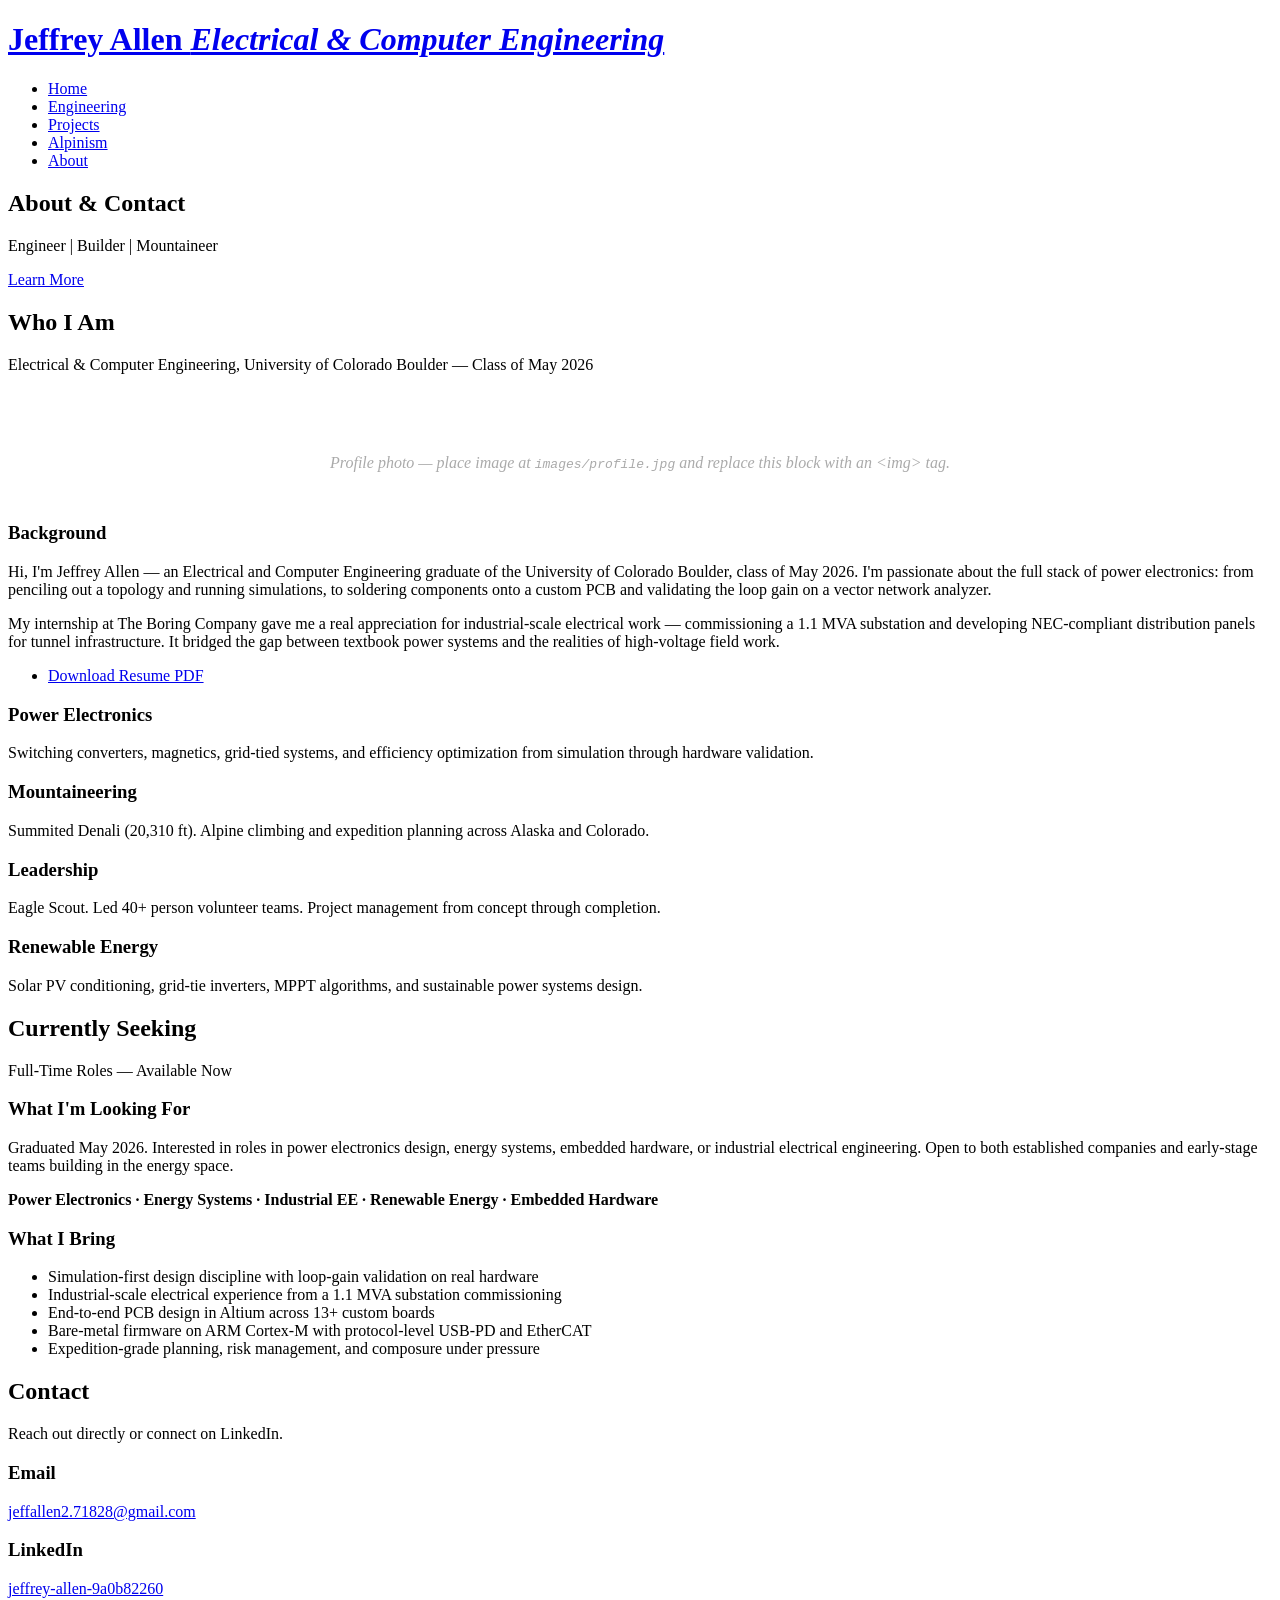
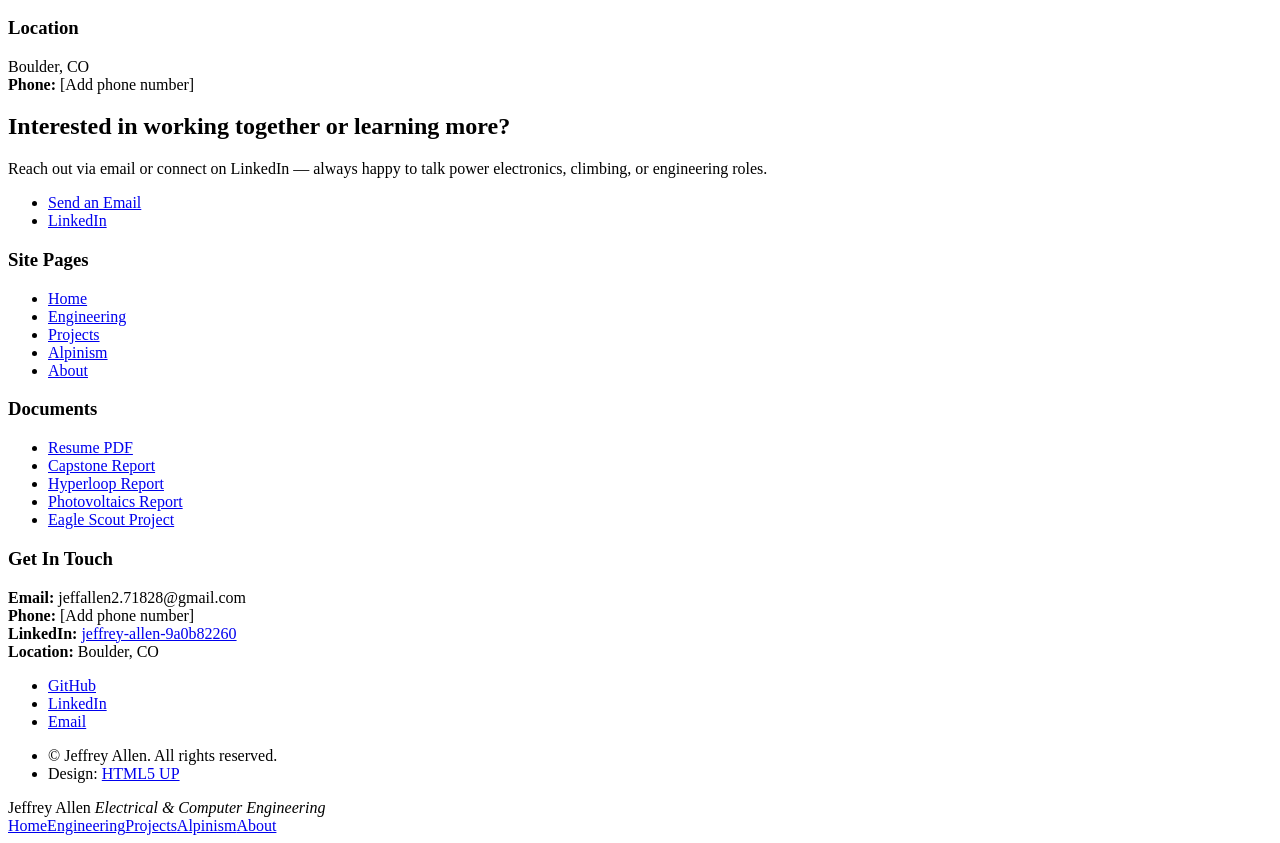
==== commit 1a2598e4: "Update Files" ====
--- a/about.html
+++ b/about.html
@@ -6,7 +6,7 @@
 -->
 <html>
 	<head>
-		<title>No Sidebar - Arcana by HTML5 UP</title>
+		<title>About | Jeffrey Allen</title>
 		<meta charset="utf-8" />
 		<meta name="viewport" content="width=device-width, initial-scale=1, user-scalable=no" />
 		<link rel="stylesheet" href="assets/css/main.css" />
@@ -18,79 +18,181 @@
 				<div id="header">
 
 					<!-- Logo -->
-						<h1><a href="index.html" id="logo">Arcana <em>by HTML5 UP</em></a></h1>
+						<h1><a href="index.html" id="logo">Jeffrey Allen <em>Electrical &amp; Computer Engineering</em></a></h1>
 
 					<!-- Nav -->
 						<nav id="nav">
 							<ul>
 								<li><a href="index.html">Home</a></li>
-								<li>
-									<a href="#">Dropdown</a>
-									<ul>
-										<li><a href="#">Lorem dolor</a></li>
-										<li><a href="#">Magna phasellus</a></li>
-										<li><a href="#">Etiam sed tempus</a></li>
-										<li>
-											<a href="#">Submenu</a>
-											<ul>
-												<li><a href="#">Lorem dolor</a></li>
-												<li><a href="#">Phasellus magna</a></li>
-												<li><a href="#">Magna phasellus</a></li>
-												<li><a href="#">Etiam nisl</a></li>
-												<li><a href="#">Veroeros feugiat</a></li>
-											</ul>
-										</li>
-										<li><a href="#">Veroeros feugiat</a></li>
-									</ul>
-								</li>
-								<li><a href="left-sidebar.html">Left Sidebar</a></li>
-								<li><a href="right-sidebar.html">Right Sidebar</a></li>
-								<li><a href="two-sidebar.html">Two Sidebar</a></li>
-								<li class="current"><a href="no-sidebar.html">No Sidebar</a></li>
+								<li><a href="engineering.html">Engineering</a></li>
+								<li><a href="projects.html">Projects</a></li>
+								<li><a href="alpinism.html">Alpinism</a></li>
+								<li class="current"><a href="about.html">About</a></li>
 							</ul>
 						</nav>
 
 				</div>
 
-			<!-- Main -->
+			<!-- Banner -->
+				<section id="banner">
+					<header>
+						<h2>About &amp; Contact</h2>
+						<p>Engineer | Builder | Mountaineer</p>
+						<a href="#about" class="button">Learn More</a>
+					</header>
+				</section>
+
+			<!-- Who I Am -->
+				<section id="about" class="wrapper style2">
+					<div class="container">
+						<header class="major">
+							<h2>Who I Am</h2>
+							<p>Electrical &amp; Computer Engineering, University of Colorado Boulder &mdash; Class of May 2026</p>
+						</header>
+
+						<div class="row gtr-200">
+							<section class="col-6 col-12-narrower">
+								<div class="box">
+									<!-- Profile photo placeholder -->
+									<p style="text-align:center; color:#aaa; padding: 2em 0; margin-bottom: 1em;">
+										<i class="icon solid fa-user-circle" style="font-size:4em; display:block; margin-bottom:0.5em;"></i>
+										<em>Profile photo — place image at <code>images/profile.jpg</code> and replace this block with an &lt;img&gt; tag.</em>
+									</p>
+								</div>
+							</section>
+							<section class="col-6 col-12-narrower">
+								<div class="box">
+									<h3>Background</h3>
+									<p>
+										Hi, I'm Jeffrey Allen &mdash; an Electrical and Computer Engineering graduate of the University of Colorado Boulder, class of May 2026. I'm passionate about the full stack of power electronics: from penciling out a topology and running simulations, to soldering components onto a custom PCB and validating the loop gain on a vector network analyzer.
+									</p>
+									<p>
+										My internship at The Boring Company gave me a real appreciation for industrial-scale electrical work &mdash; commissioning a 1.1 MVA substation and developing NEC-compliant distribution panels for tunnel infrastructure. It bridged the gap between textbook power systems and the realities of high-voltage field work.
+									</p>
+									<ul class="actions">
+										<li><a href="#" class="button">Download Resume PDF</a></li>
+									</ul>
+								</div>
+							</section>
+						</div>
+					</div>
+				</section>
+
+			<!-- Expertise Highlights -->
 				<section class="wrapper style1">
 					<div class="container">
-						<div id="content">
-
-							<!-- Content -->
-
-								<article>
-									<header>
-										<h2>No Sidebar</h2>
-										<p>All content, all the time.</p>
-									</header>
-
-									<span class="image featured"><img src="images/banner.jpg" alt="" /></span>
-
-									<p>Phasellus quam turpis, feugiat sit amet ornare in, hendrerit in lectus.
-									Praesent semper mod quis eget mi. Etiam eu ante risus. Aliquam erat volutpat.
-									Aliquam luctus et mattis lectus sit amet pulvinar. Nam turpis nisi
-									consequat etiam lorem ipsum dolor sit amet nullam.</p>
-
-									<h3>And Yet Another Subheading</h3>
-									<p>Lorem ipsum dolor sit amet, consectetur adipiscing elit. Maecenas ac quam risus, at tempus
-									justo. Sed dictum rutrum massa eu volutpat. Quisque vitae hendrerit sem. Pellentesque lorem felis,
-									ultricies a bibendum id, bibendum sit amet nisl. Mauris et lorem quam. Maecenas rutrum imperdiet
-									vulputate. Nulla quis nibh ipsum, sed egestas justo. Morbi ut ante mattis orci convallis tempor.
-									Etiam a lacus a lacus pharetra porttitor quis accumsan odio. Sed vel euismod nisi. Etiam convallis
-									rhoncus dui quis euismod. Maecenas lorem tellus, congue et condimentum ac, ullamcorper non sapien.
-									Donec sagittis massa et leo semper a scelerisque metus faucibus. Morbi congue mattis mi.
-									Phasellus sed nisl vitae risus tristique volutpat. Cras rutrum commodo luctus.</p>
-
-									<p>Phasellus odio risus, faucibus et viverra vitae, eleifend ac purus. Praesent mattis, enim
-									quis hendrerit porttitor, sapien tortor viverra magna, sit amet rhoncus nisl lacus nec arcu.
-									Suspendisse laoreet metus ut metus imperdiet interdum aliquam justo tincidunt. Mauris dolor urna,
-									fringilla vel malesuada ac, dignissim eu mi. Praesent mollis massa ac nulla pretium pretium.
-									Maecenas tortor mauris, consectetur pellentesque dapibus eget, tincidunt vitae arcu.
-									Vestibulum purus augue, tincidunt sit amet iaculis id, porta eu purus.</p>
-								</article>
-
-						</div>
+						<div class="row gtr-200">
+							<section class="col-3 col-6-narrower col-12-mobilep">
+								<div class="box highlight">
+									<i class="icon solid major fa-bolt"></i>
+									<h3>Power Electronics</h3>
+									<p>Switching converters, magnetics, grid-tied systems, and efficiency optimization from simulation through hardware validation.</p>
+								</div>
+							</section>
+							<section class="col-3 col-6-narrower col-12-mobilep">
+								<div class="box highlight">
+									<i class="icon solid major fa-mountain"></i>
+									<h3>Mountaineering</h3>
+									<p>Summited Denali (20,310 ft). Alpine climbing and expedition planning across Alaska and Colorado.</p>
+								</div>
+							</section>
+							<section class="col-3 col-6-narrower col-12-mobilep">
+								<div class="box highlight">
+									<i class="icon solid major fa-users"></i>
+									<h3>Leadership</h3>
+									<p>Eagle Scout. Led 40+ person volunteer teams. Project management from concept through completion.</p>
+								</div>
+							</section>
+							<section class="col-3 col-6-narrower col-12-mobilep">
+								<div class="box highlight">
+									<i class="icon solid major fa-solar-panel"></i>
+									<h3>Renewable Energy</h3>
+									<p>Solar PV conditioning, grid-tie inverters, MPPT algorithms, and sustainable power systems design.</p>
+								</div>
+							</section>
+						</div>
+					</div>
+				</section>
+
+			<!-- Currently Seeking -->
+				<section class="wrapper style2">
+					<div class="container">
+						<header class="major">
+							<h2>Currently Seeking</h2>
+							<p>Full-Time Roles &mdash; Available Now</p>
+						</header>
+						<div class="row gtr-200">
+							<section class="col-6 col-12-narrower">
+								<div class="box">
+									<h3>What I'm Looking For</h3>
+									<p>
+										Graduated May 2026. Interested in roles in power electronics design, energy systems, embedded hardware, or industrial electrical engineering. Open to both established companies and early-stage teams building in the energy space.
+									</p>
+									<p>
+										<strong>Power Electronics &middot; Energy Systems &middot; Industrial EE &middot; Renewable Energy &middot; Embedded Hardware</strong>
+									</p>
+								</div>
+							</section>
+							<section class="col-6 col-12-narrower">
+								<div class="box">
+									<h3>What I Bring</h3>
+									<ul>
+										<li>Simulation-first design discipline with loop-gain validation on real hardware</li>
+										<li>Industrial-scale electrical experience from a 1.1 MVA substation commissioning</li>
+										<li>End-to-end PCB design in Altium across 13+ custom boards</li>
+										<li>Bare-metal firmware on ARM Cortex-M with protocol-level USB-PD and EtherCAT</li>
+										<li>Expedition-grade planning, risk management, and composure under pressure</li>
+									</ul>
+								</div>
+							</section>
+						</div>
+					</div>
+				</section>
+
+			<!-- Contact -->
+				<section class="wrapper style1">
+					<div class="container">
+						<header class="major">
+							<h2>Contact</h2>
+							<p>Reach out directly or connect on LinkedIn.</p>
+						</header>
+						<div class="row gtr-200">
+							<section class="col-4 col-12-narrower">
+								<div class="box highlight">
+									<i class="icon solid major fa-envelope"></i>
+									<h3>Email</h3>
+									<p><a href="mailto:jeffallen2.71828@gmail.com">jeffallen2.71828@gmail.com</a></p>
+								</div>
+							</section>
+							<section class="col-4 col-12-narrower">
+								<div class="box highlight">
+									<i class="icon brands major fa-linkedin"></i>
+									<h3>LinkedIn</h3>
+									<p><a href="https://linkedin.com/in/jeffrey-allen-9a0b82260">jeffrey-allen-9a0b82260</a></p>
+								</div>
+							</section>
+							<section class="col-4 col-12-narrower">
+								<div class="box highlight">
+									<i class="icon solid major fa-map-marker-alt"></i>
+									<h3>Location</h3>
+									<p>Boulder, CO<br /><strong>Phone:</strong> [Add phone number]</p>
+								</div>
+							</section>
+						</div>
+					</div>
+				</section>
+
+			<!-- CTA -->
+				<section id="cta" class="wrapper style3">
+					<div class="container">
+						<header>
+							<h2>Interested in working together or learning more?</h2>
+							<p>Reach out via email or connect on LinkedIn &mdash; always happy to talk power electronics, climbing, or engineering roles.</p>
+						</header>
+						<ul class="actions">
+							<li><a href="mailto:jeffallen2.71828@gmail.com" class="button">Send an Email</a></li>
+							<li><a href="https://linkedin.com/in/jeffrey-allen-9a0b82260" class="button">LinkedIn</a></li>
+						</ul>
 					</div>
 				</section>
 
@@ -99,66 +201,46 @@
 					<div class="container">
 						<div class="row">
 							<section class="col-3 col-6-narrower col-12-mobilep">
-								<h3>Links to Stuff</h3>
+								<h3>Site Pages</h3>
 								<ul class="links">
-									<li><a href="#">Mattis et quis rutrum</a></li>
-									<li><a href="#">Suspendisse amet varius</a></li>
-									<li><a href="#">Sed et dapibus quis</a></li>
-									<li><a href="#">Rutrum accumsan dolor</a></li>
-									<li><a href="#">Mattis rutrum accumsan</a></li>
-									<li><a href="#">Suspendisse varius nibh</a></li>
-									<li><a href="#">Sed et dapibus mattis</a></li>
+									<li><a href="index.html">Home</a></li>
+									<li><a href="engineering.html">Engineering</a></li>
+									<li><a href="projects.html">Projects</a></li>
+									<li><a href="alpinism.html">Alpinism</a></li>
+									<li><a href="about.html">About</a></li>
 								</ul>
 							</section>
 							<section class="col-3 col-6-narrower col-12-mobilep">
-								<h3>More Links to Stuff</h3>
+								<h3>Documents</h3>
 								<ul class="links">
-									<li><a href="#">Duis neque nisi dapibus</a></li>
-									<li><a href="#">Sed et dapibus quis</a></li>
-									<li><a href="#">Rutrum accumsan sed</a></li>
-									<li><a href="#">Mattis et sed accumsan</a></li>
-									<li><a href="#">Duis neque nisi sed</a></li>
-									<li><a href="#">Sed et dapibus quis</a></li>
-									<li><a href="#">Rutrum amet varius</a></li>
+									<li><a href="#">Resume PDF</a></li>
+									<li><a href="#">Capstone Report</a></li>
+									<li><a href="#">Hyperloop Report</a></li>
+									<li><a href="#">Photovoltaics Report</a></li>
+									<li><a href="#">Eagle Scout Project</a></li>
 								</ul>
 							</section>
 							<section class="col-6 col-12-narrower">
 								<h3>Get In Touch</h3>
-								<form>
-									<div class="row gtr-50">
-										<div class="col-6 col-12-mobilep">
-											<input type="text" name="name" id="name" placeholder="Name" />
-										</div>
-										<div class="col-6 col-12-mobilep">
-											<input type="email" name="email" id="email" placeholder="Email" />
-										</div>
-										<div class="col-12">
-											<textarea name="message" id="message" placeholder="Message" rows="5"></textarea>
-										</div>
-										<div class="col-12">
-											<ul class="actions">
-												<li><input type="submit" class="button alt" value="Send Message" /></li>
-											</ul>
-										</div>
-									</div>
-								</form>
+								<p><strong>Email:</strong> jeffallen2.71828@gmail.com<br />
+								<strong>Phone:</strong> [Add phone number]<br />
+								<strong>LinkedIn:</strong> <a href="https://linkedin.com/in/jeffrey-allen-9a0b82260">jeffrey-allen-9a0b82260</a><br />
+								<strong>Location:</strong> Boulder, CO</p>
 							</section>
 						</div>
 					</div>
 
 					<!-- Icons -->
 						<ul class="icons">
-							<li><a href="#" class="icon brands fa-twitter"><span class="label">Twitter</span></a></li>
-							<li><a href="#" class="icon brands fa-facebook-f"><span class="label">Facebook</span></a></li>
 							<li><a href="#" class="icon brands fa-github"><span class="label">GitHub</span></a></li>
-							<li><a href="#" class="icon brands fa-linkedin-in"><span class="label">LinkedIn</span></a></li>
-							<li><a href="#" class="icon brands fa-google-plus-g"><span class="label">Google+</span></a></li>
+							<li><a href="https://linkedin.com/in/jeffrey-allen-9a0b82260" class="icon brands fa-linkedin-in"><span class="label">LinkedIn</span></a></li>
+							<li><a href="mailto:jeffallen2.71828@gmail.com" class="icon solid fa-envelope"><span class="label">Email</span></a></li>
 						</ul>
 
 					<!-- Copyright -->
 						<div class="copyright">
 							<ul class="menu">
-								<li>&copy; Untitled. All rights reserved</li><li>Design: <a href="http://html5up.net">HTML5 UP</a></li>
+								<li>&copy; Jeffrey Allen. All rights reserved.</li><li>Design: <a href="http://html5up.net">HTML5 UP</a></li>
 							</ul>
 						</div>
 
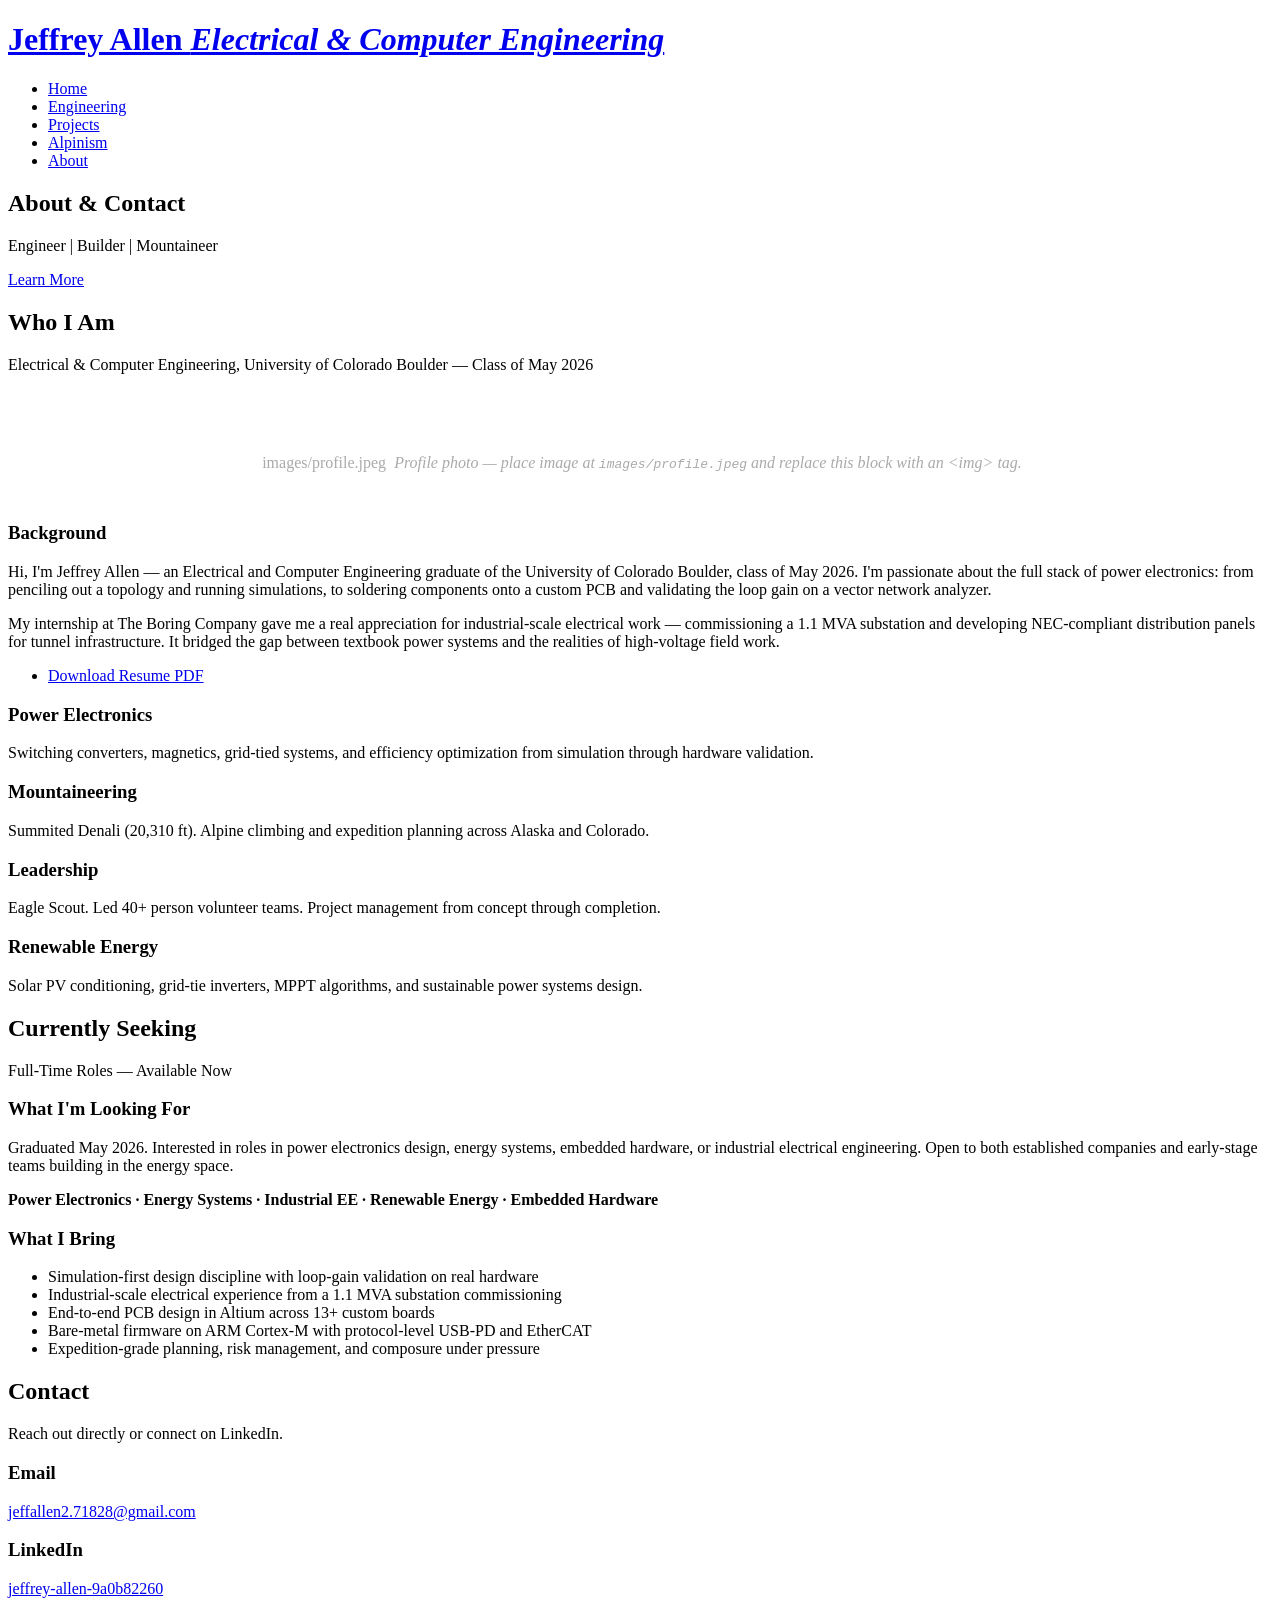
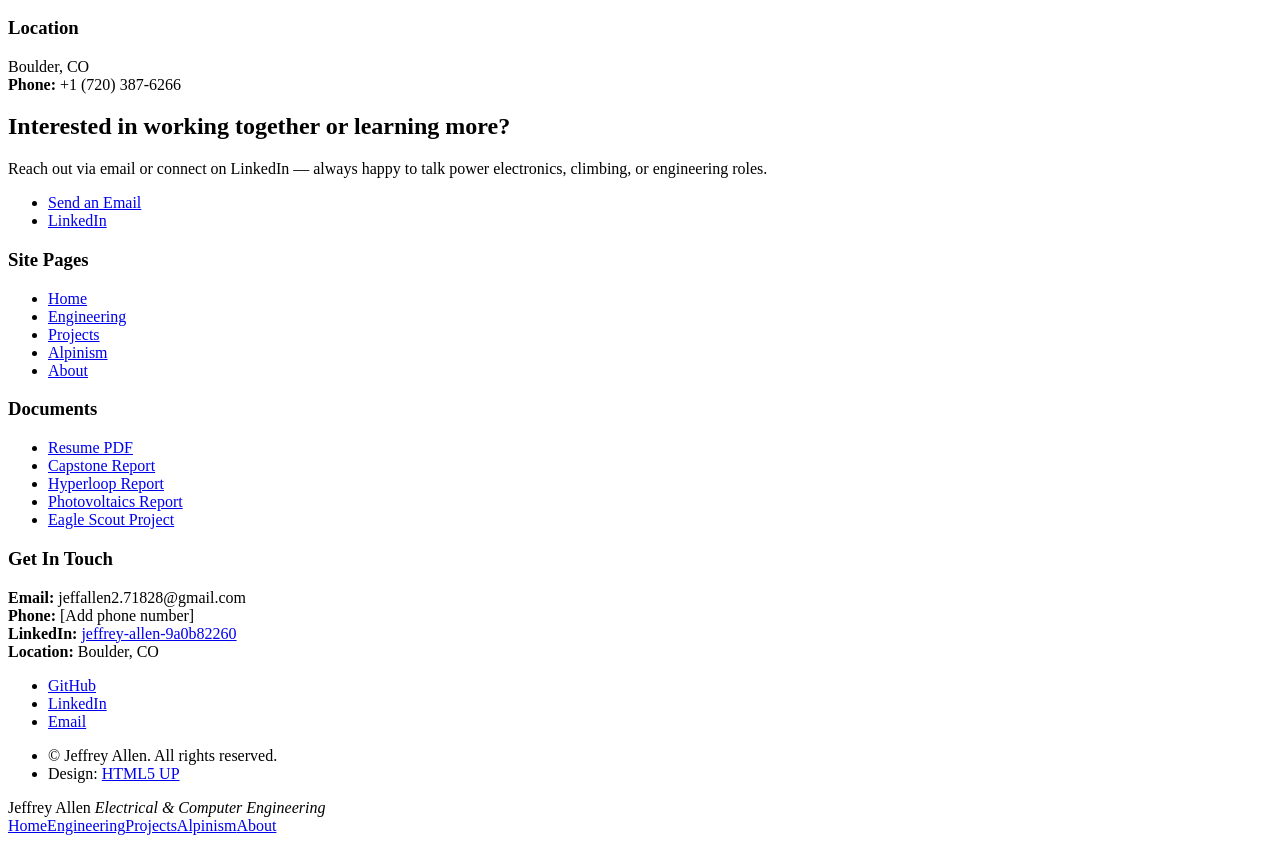
==== commit 23650a88: "include profile images" ====
--- a/about.html
+++ b/about.html
@@ -56,7 +56,8 @@
 									<!-- Profile photo placeholder -->
 									<p style="text-align:center; color:#aaa; padding: 2em 0; margin-bottom: 1em;">
 										<i class="icon solid fa-user-circle" style="font-size:4em; display:block; margin-bottom:0.5em;"></i>
-										<em>Profile photo — place image at <code>images/profile.jpg</code> and replace this block with an &lt;img&gt; tag.</em>
+										<img> images/profile.jpeg <img>
+										<em>Profile photo — place image at <code>images/profile.jpeg</code> and replace this block with an &lt;img&gt; tag.</em>
 									</p>
 								</div>
 							</section>
@@ -175,7 +176,7 @@
 								<div class="box highlight">
 									<i class="icon solid major fa-map-marker-alt"></i>
 									<h3>Location</h3>
-									<p>Boulder, CO<br /><strong>Phone:</strong> [Add phone number]</p>
+									<p>Boulder, CO<br /><strong>Phone:</strong> +1 (720) 387-6266</p>
 								</div>
 							</section>
 						</div>
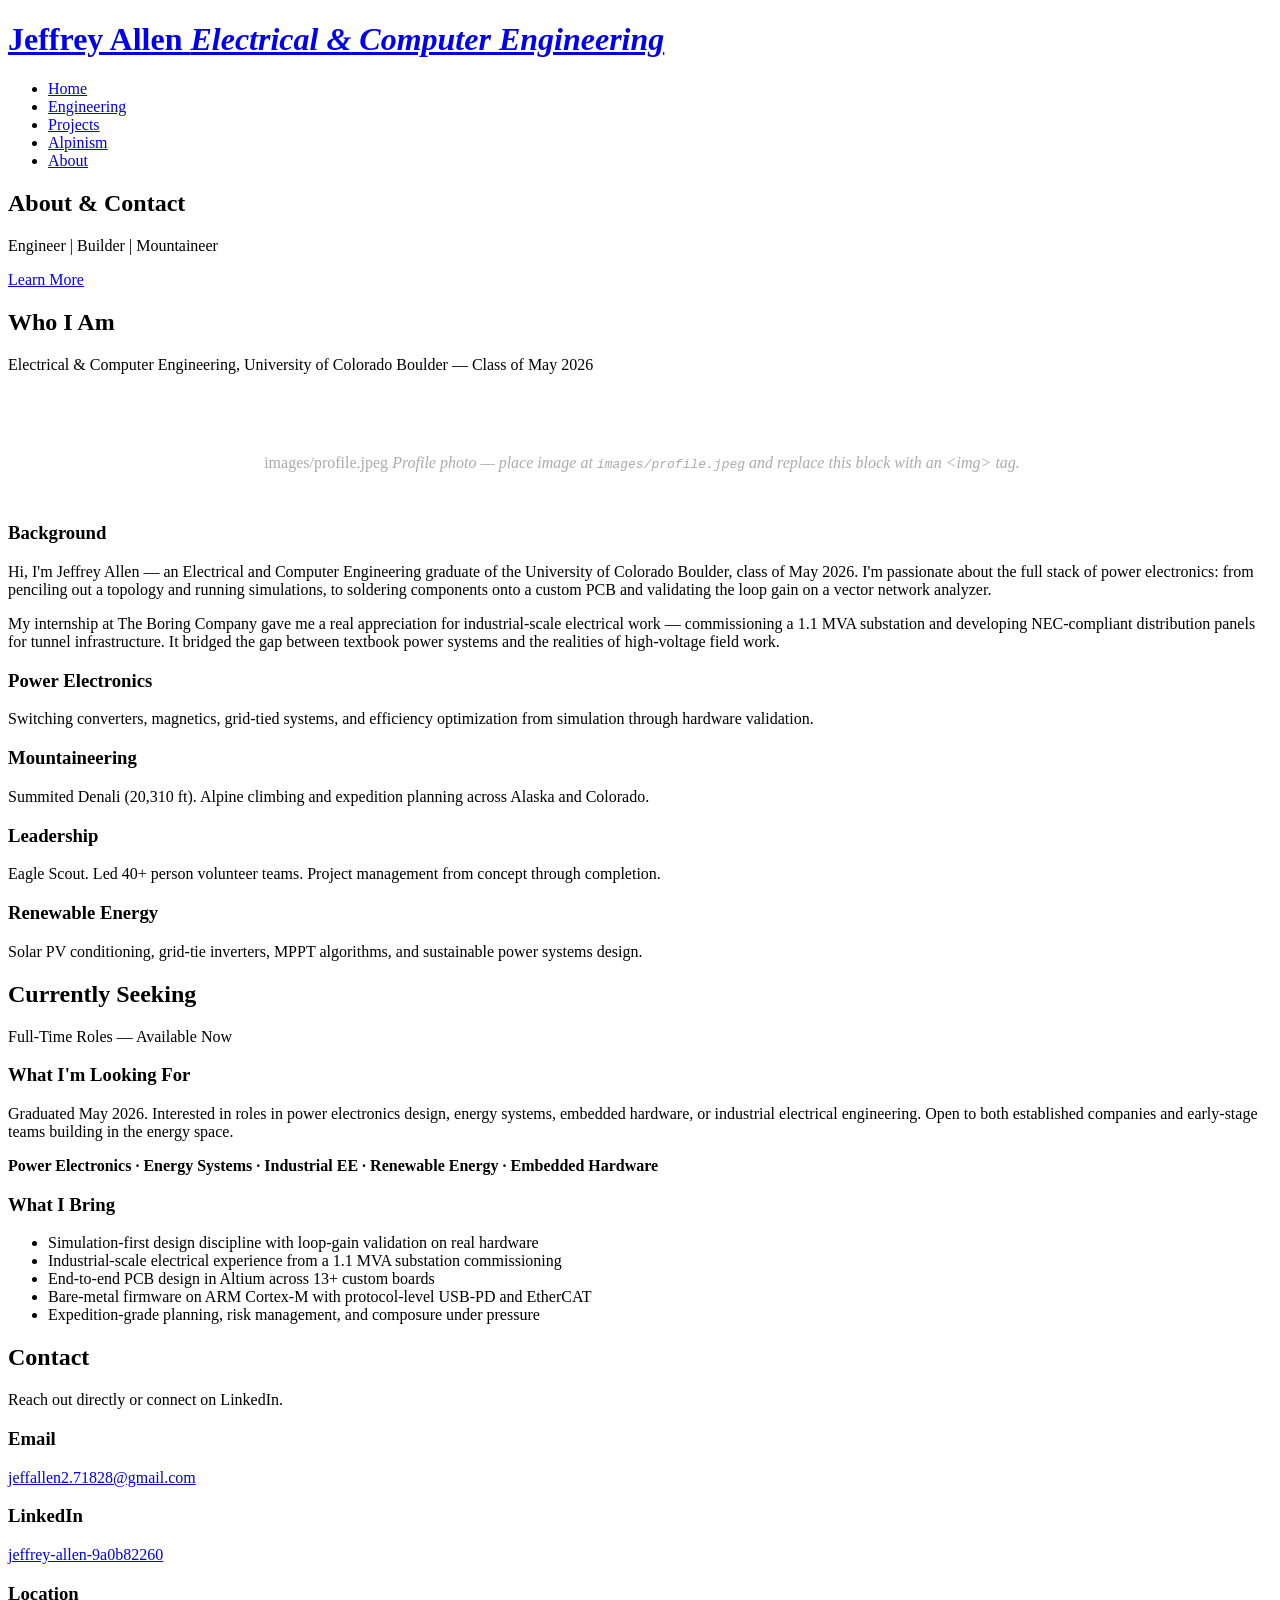
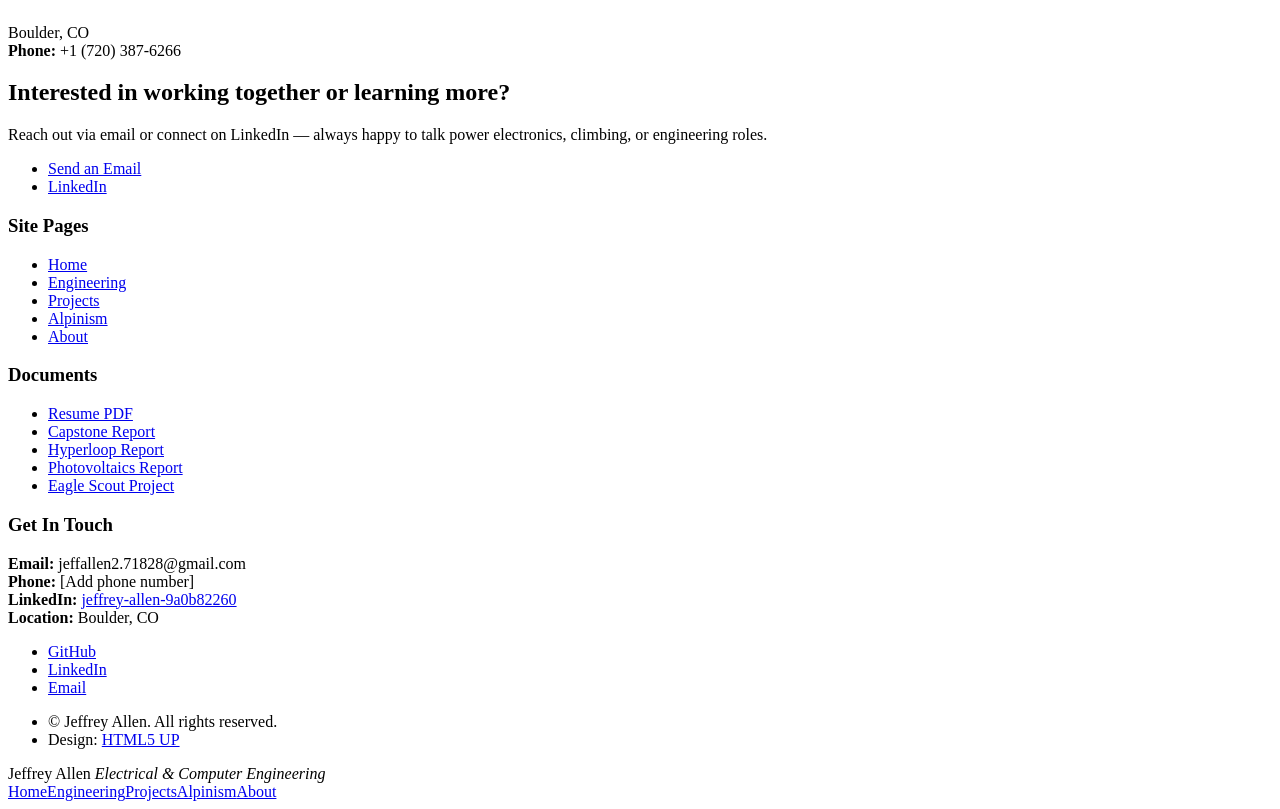
==== commit abb24ff6: "testing image" ====
--- a/about.html
+++ b/about.html
@@ -56,7 +56,7 @@
 									<!-- Profile photo placeholder -->
 									<p style="text-align:center; color:#aaa; padding: 2em 0; margin-bottom: 1em;">
 										<i class="icon solid fa-user-circle" style="font-size:4em; display:block; margin-bottom:0.5em;"></i>
-										<img> images/profile.jpeg <img>
+										<img> images/profile.jpeg </img>
 										<em>Profile photo — place image at <code>images/profile.jpeg</code> and replace this block with an &lt;img&gt; tag.</em>
 									</p>
 								</div>
@@ -70,9 +70,6 @@
 									<p>
 										My internship at The Boring Company gave me a real appreciation for industrial-scale electrical work &mdash; commissioning a 1.1 MVA substation and developing NEC-compliant distribution panels for tunnel infrastructure. It bridged the gap between textbook power systems and the realities of high-voltage field work.
 									</p>
-									<ul class="actions">
-										<li><a href="#" class="button">Download Resume PDF</a></li>
-									</ul>
 								</div>
 							</section>
 						</div>
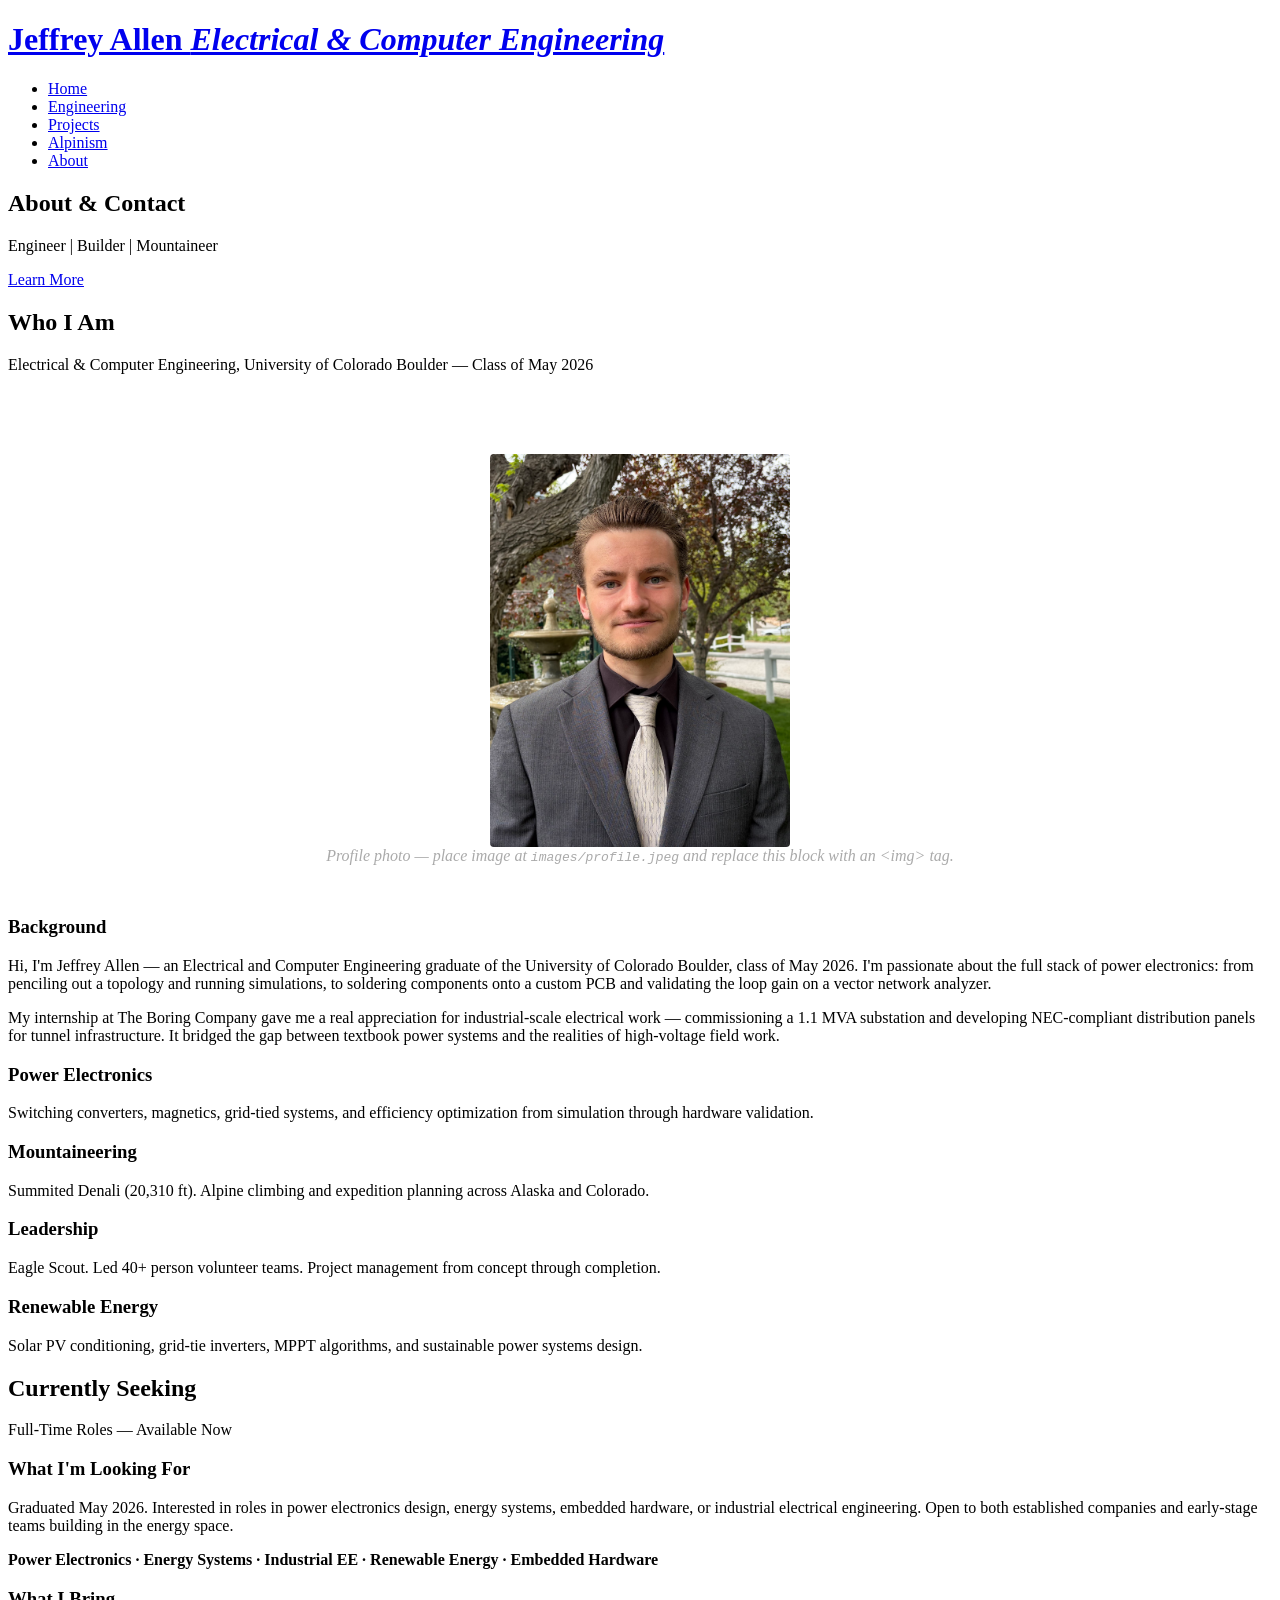
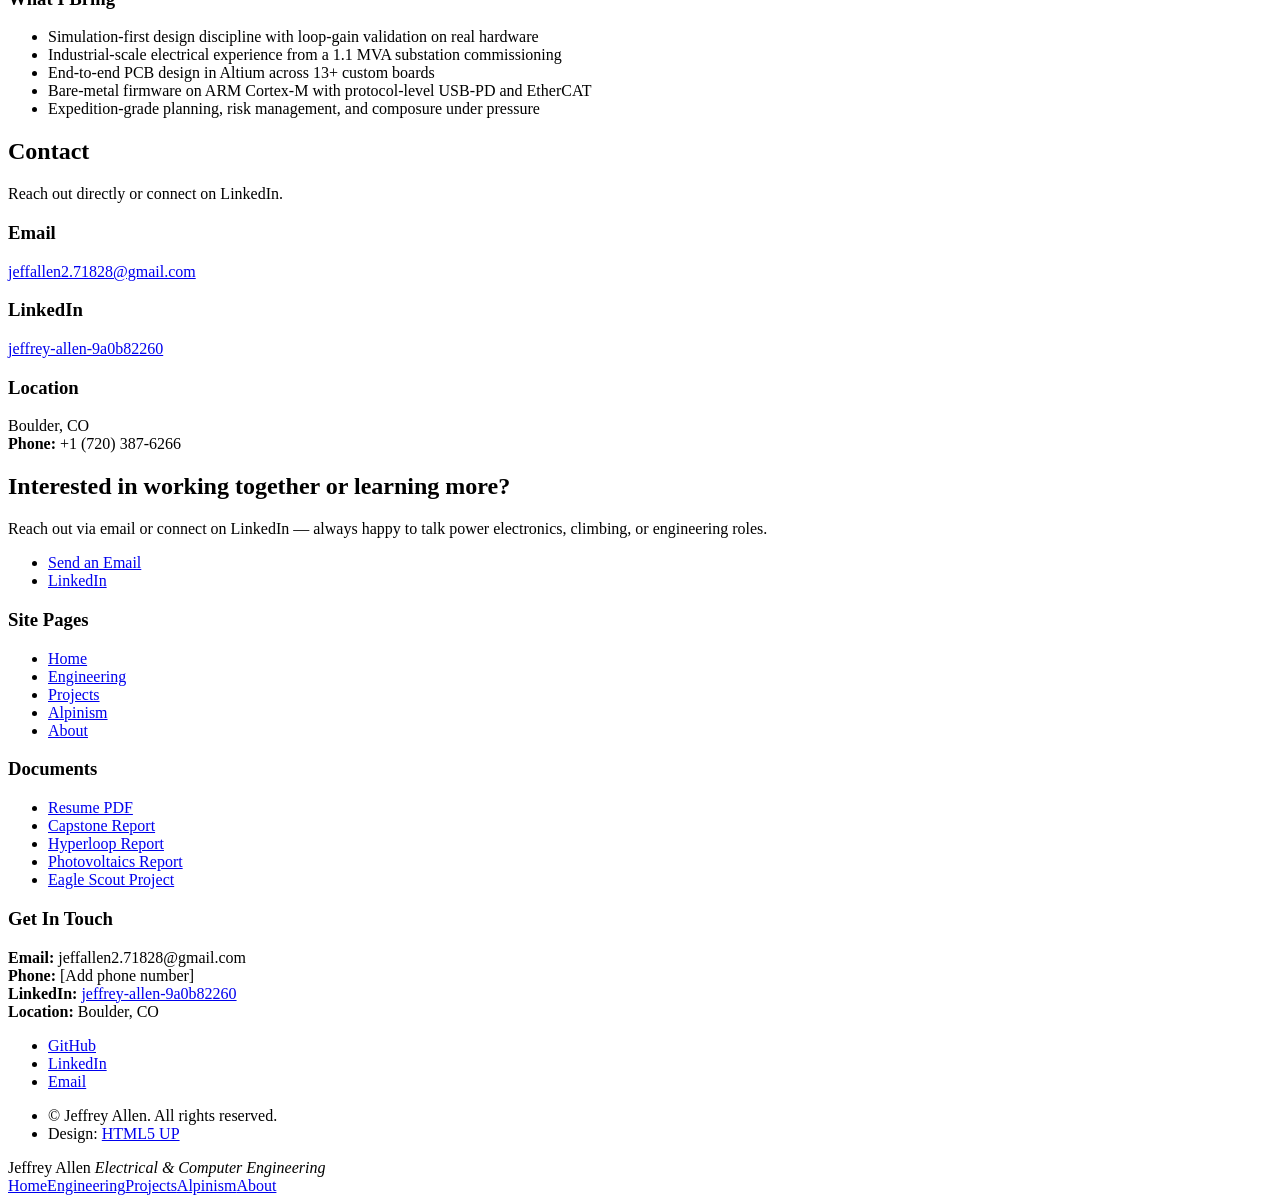
==== commit 7f94ec3b: "image update" ====
--- a/about.html
+++ b/about.html
@@ -56,7 +56,7 @@
 									<!-- Profile photo placeholder -->
 									<p style="text-align:center; color:#aaa; padding: 2em 0; margin-bottom: 1em;">
 										<i class="icon solid fa-user-circle" style="font-size:4em; display:block; margin-bottom:0.5em;"></i>
-										<img> images/profile.jpeg </img>
+										<img src="images/profile.jpeg" alt="Jeffrey Allen" style="width:100%; max-width:300px; display:block; margin:0 auto; border-radius:4px;" />
 										<em>Profile photo — place image at <code>images/profile.jpeg</code> and replace this block with an &lt;img&gt; tag.</em>
 									</p>
 								</div>
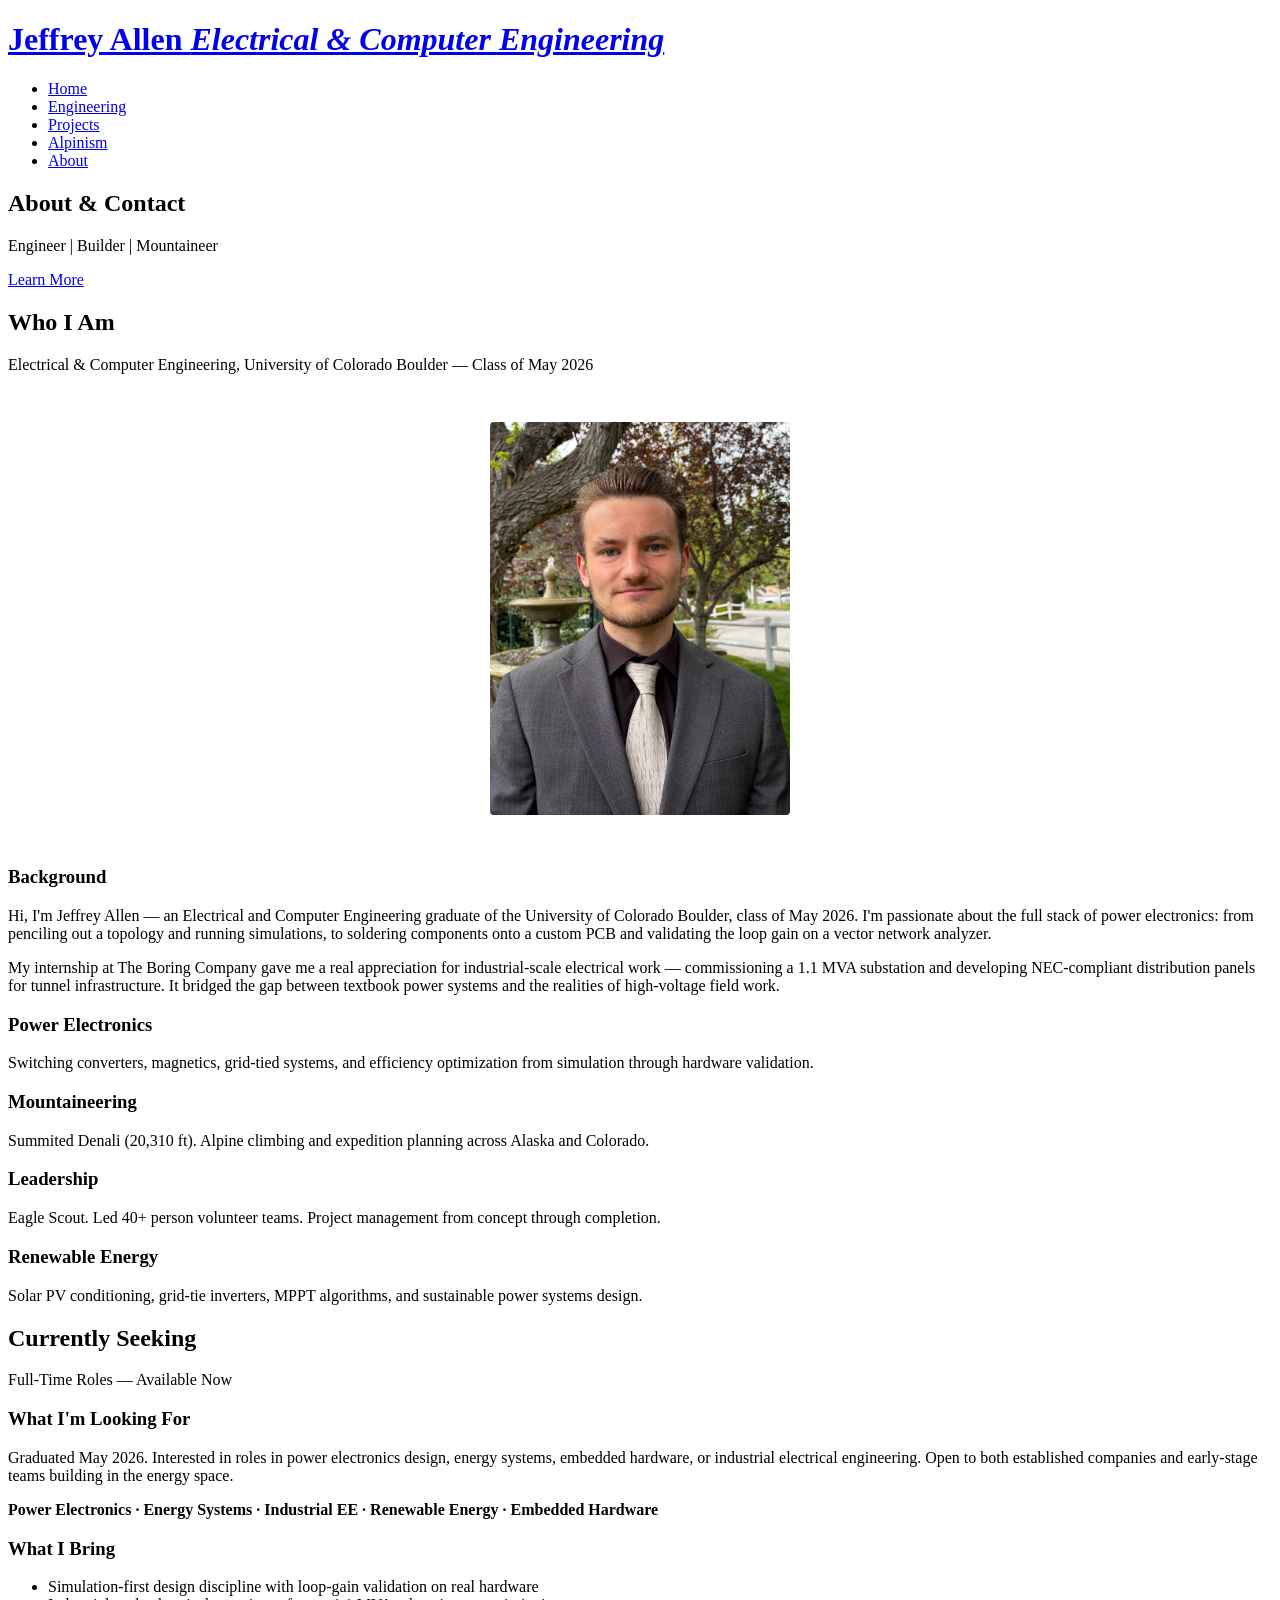
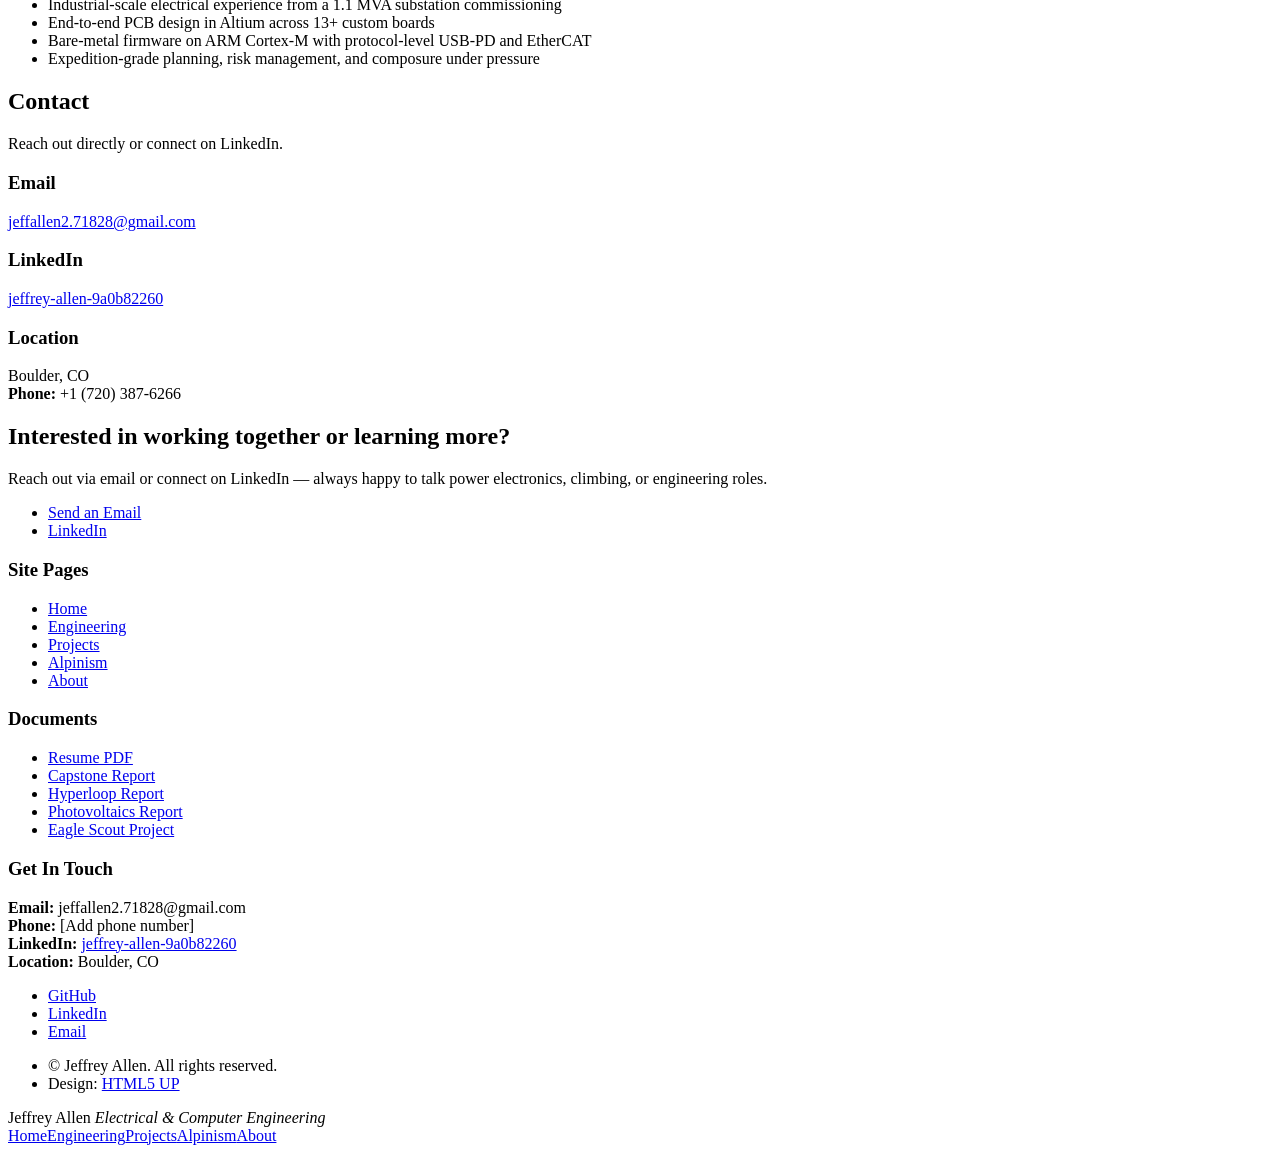
==== commit 8f0d5e17: "Adding images" ====
--- a/about.html
+++ b/about.html
@@ -55,9 +55,7 @@
 								<div class="box">
 									<!-- Profile photo placeholder -->
 									<p style="text-align:center; color:#aaa; padding: 2em 0; margin-bottom: 1em;">
-										<i class="icon solid fa-user-circle" style="font-size:4em; display:block; margin-bottom:0.5em;"></i>
 										<img src="images/profile.jpeg" alt="Jeffrey Allen" style="width:100%; max-width:300px; display:block; margin:0 auto; border-radius:4px;" />
-										<em>Profile photo — place image at <code>images/profile.jpeg</code> and replace this block with an &lt;img&gt; tag.</em>
 									</p>
 								</div>
 							</section>
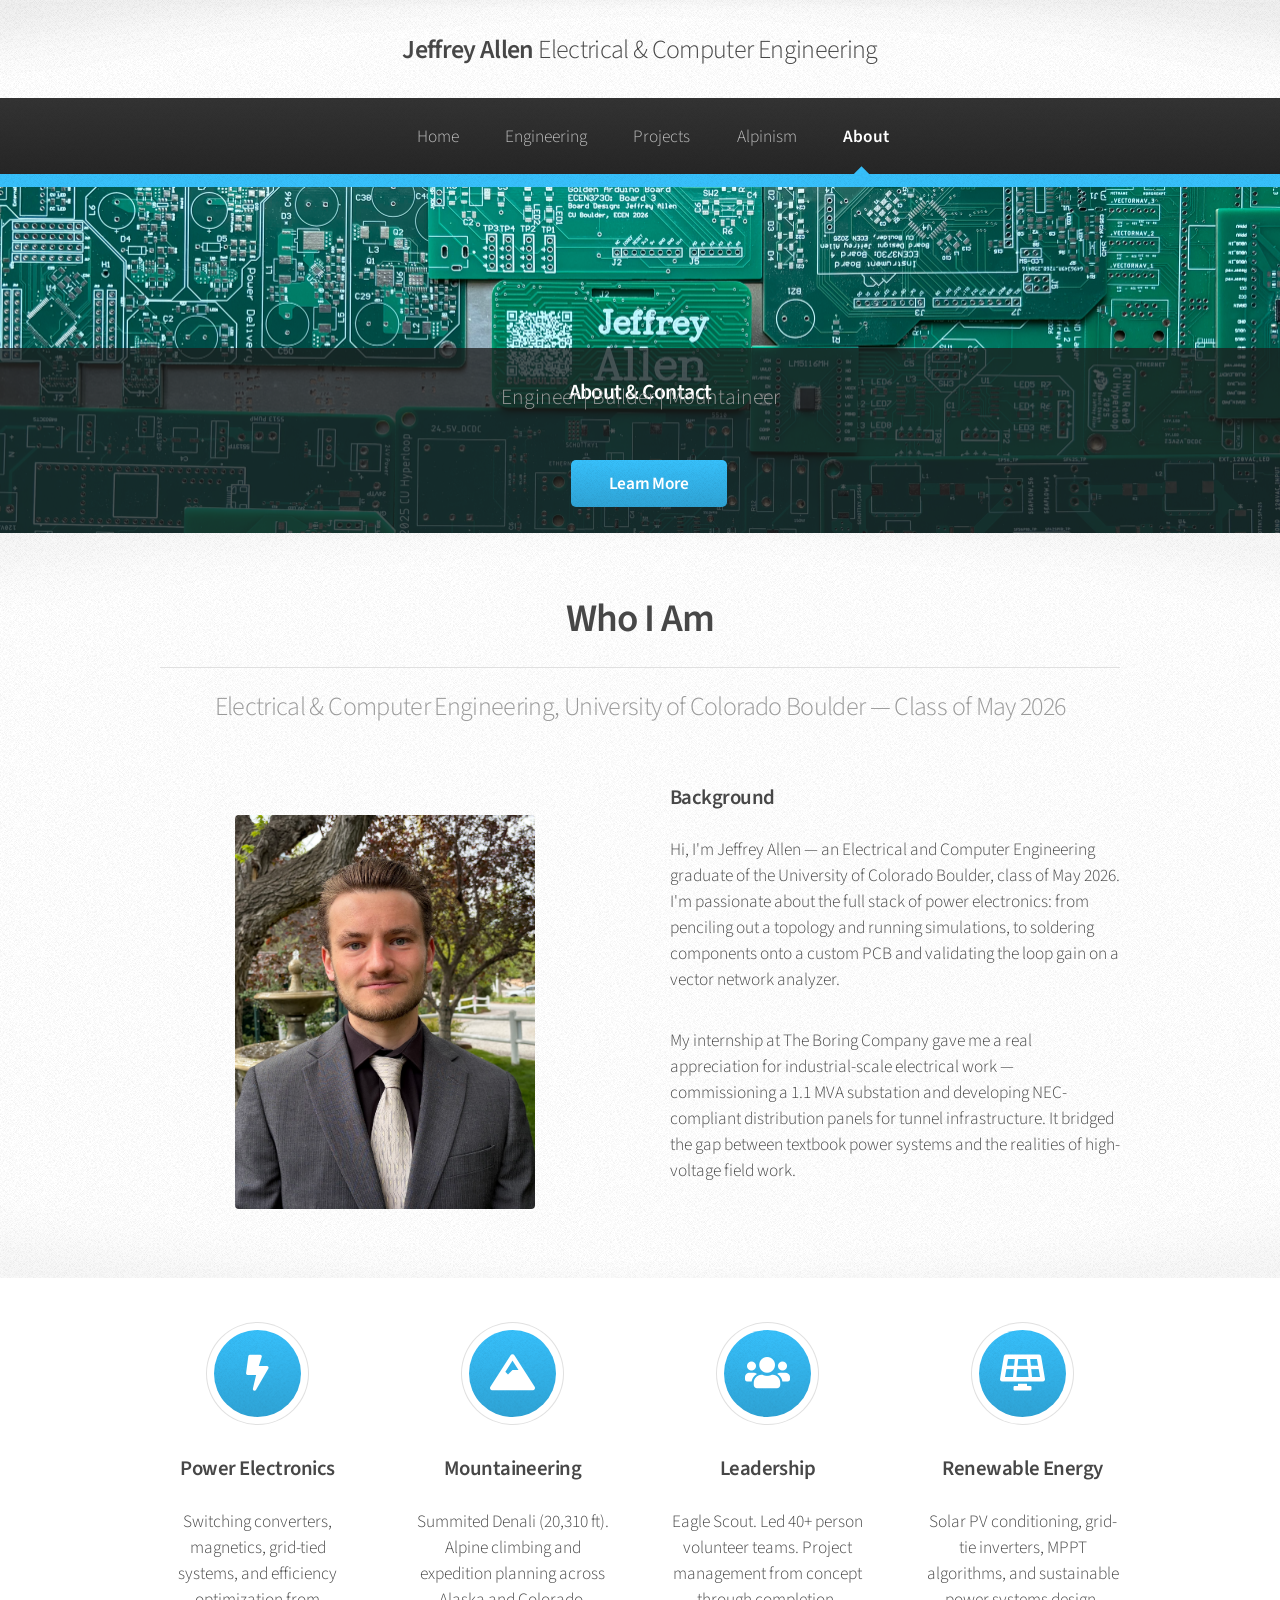
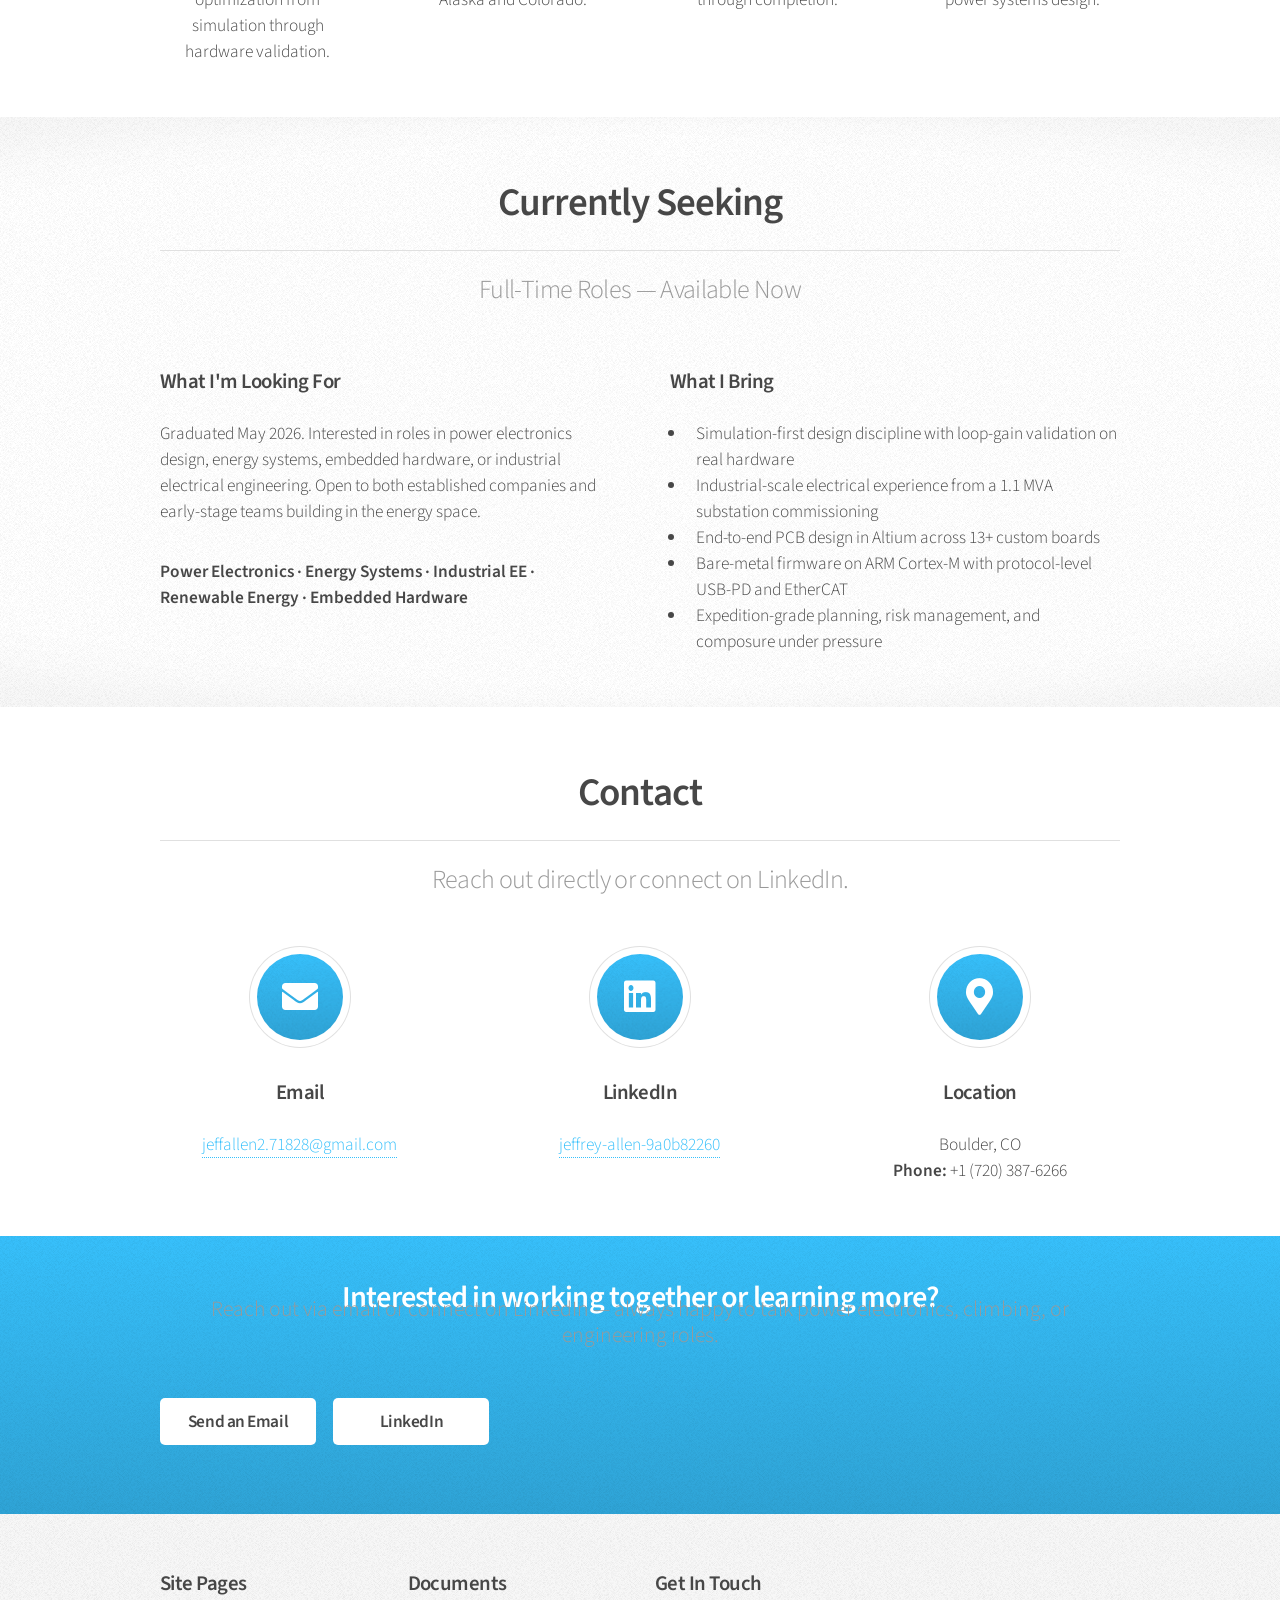
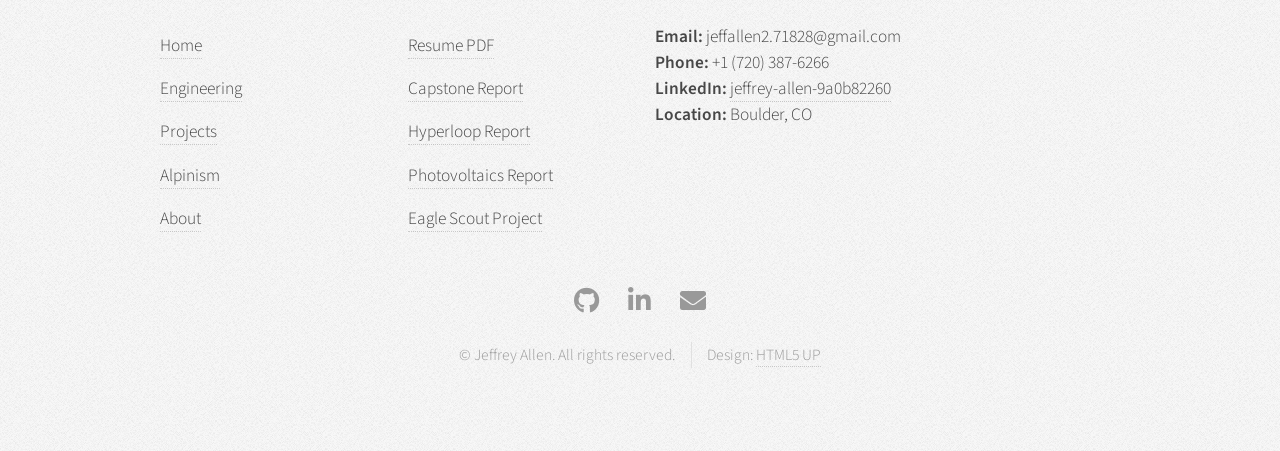
==== commit 9bc881de: "Fixing Button Sizes and Colorado Misc photos" ====
--- a/about.html
+++ b/about.html
@@ -219,7 +219,7 @@
 							<section class="col-6 col-12-narrower">
 								<h3>Get In Touch</h3>
 								<p><strong>Email:</strong> jeffallen2.71828@gmail.com<br />
-								<strong>Phone:</strong> [Add phone number]<br />
+								<strong>Phone:</strong> +1 (720) 387-6266<br />
 								<strong>LinkedIn:</strong> <a href="https://linkedin.com/in/jeffrey-allen-9a0b82260">jeffrey-allen-9a0b82260</a><br />
 								<strong>Location:</strong> Boulder, CO</p>
 							</section>
--- a/assets/css/main.css
+++ b/assets/css/main.css
@@ -2674,7 +2674,7 @@
 /* Banner */
 
 	#banner {
-		background-image: url("../../images/banner.jpg");
+		background-image: url("../../images/banner1.jpeg");
 		background-position: center center;
 		background-size: cover;
 		height: 28em;
